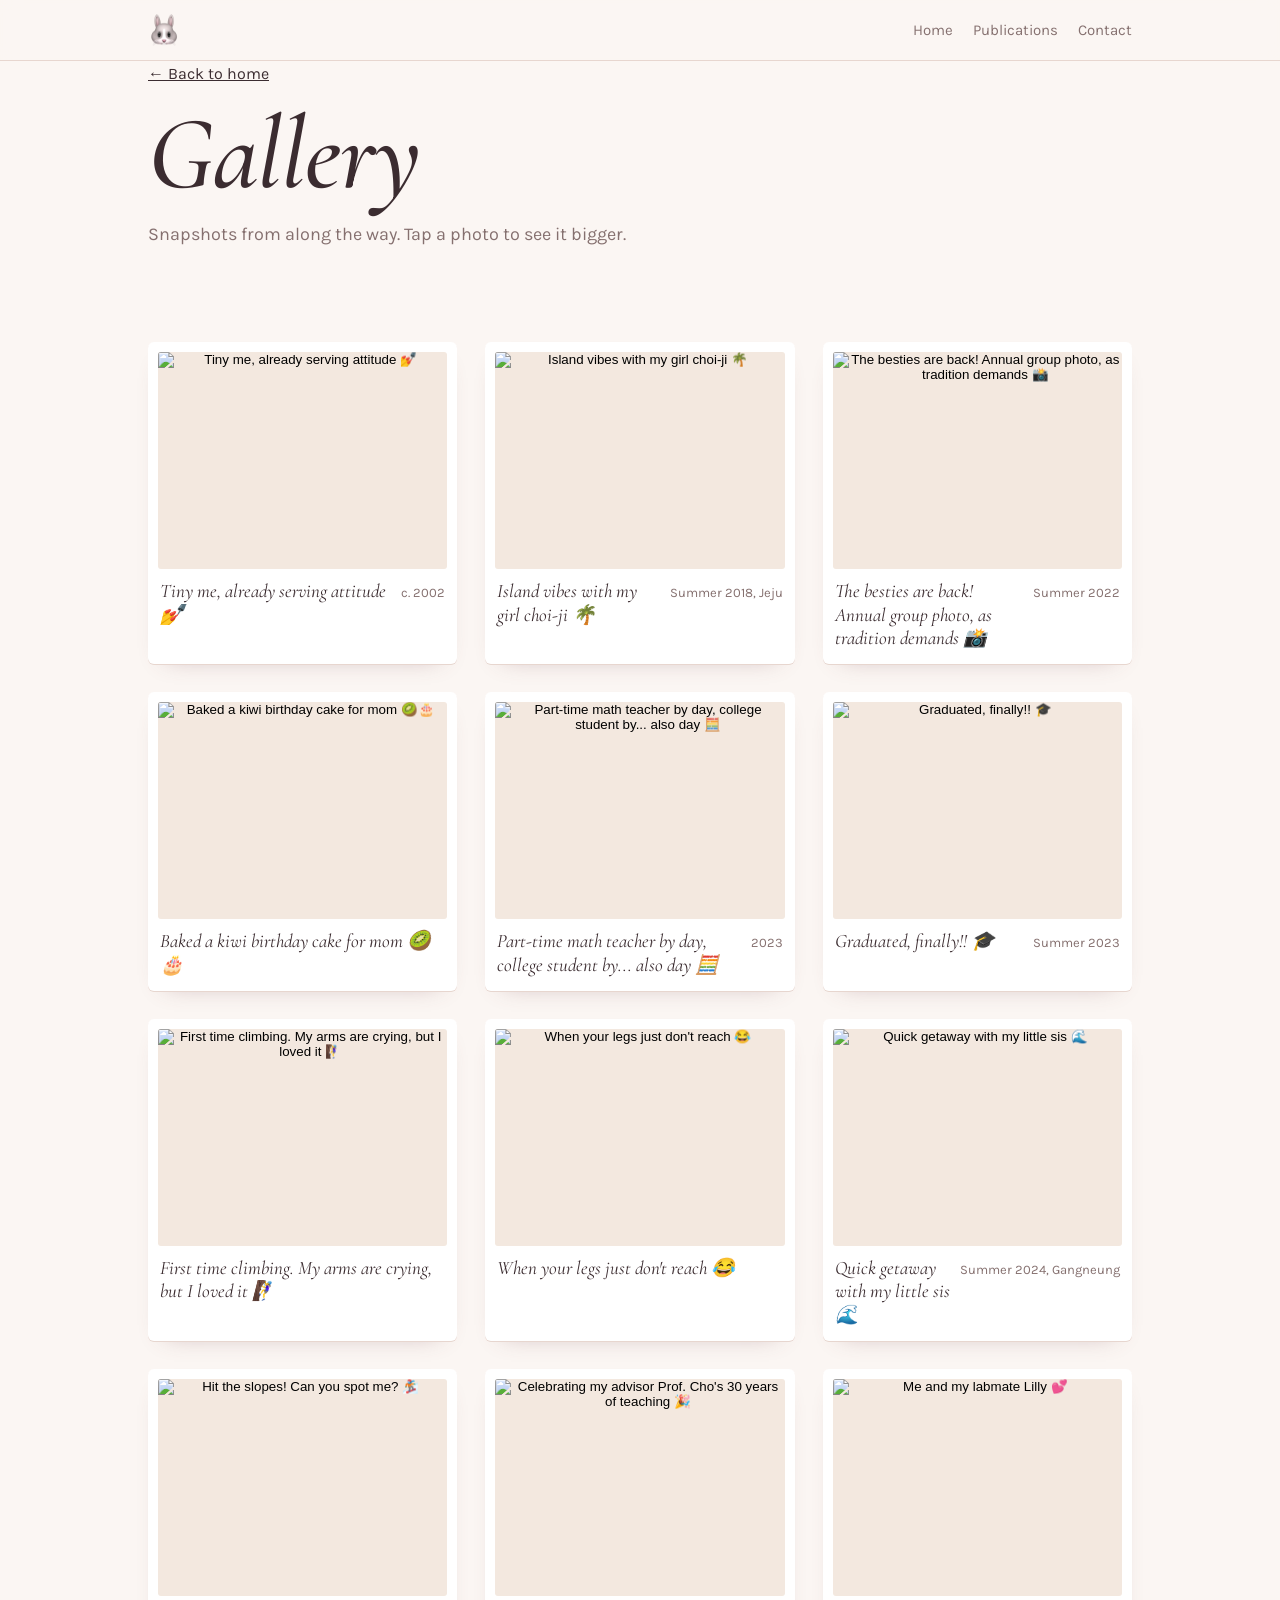
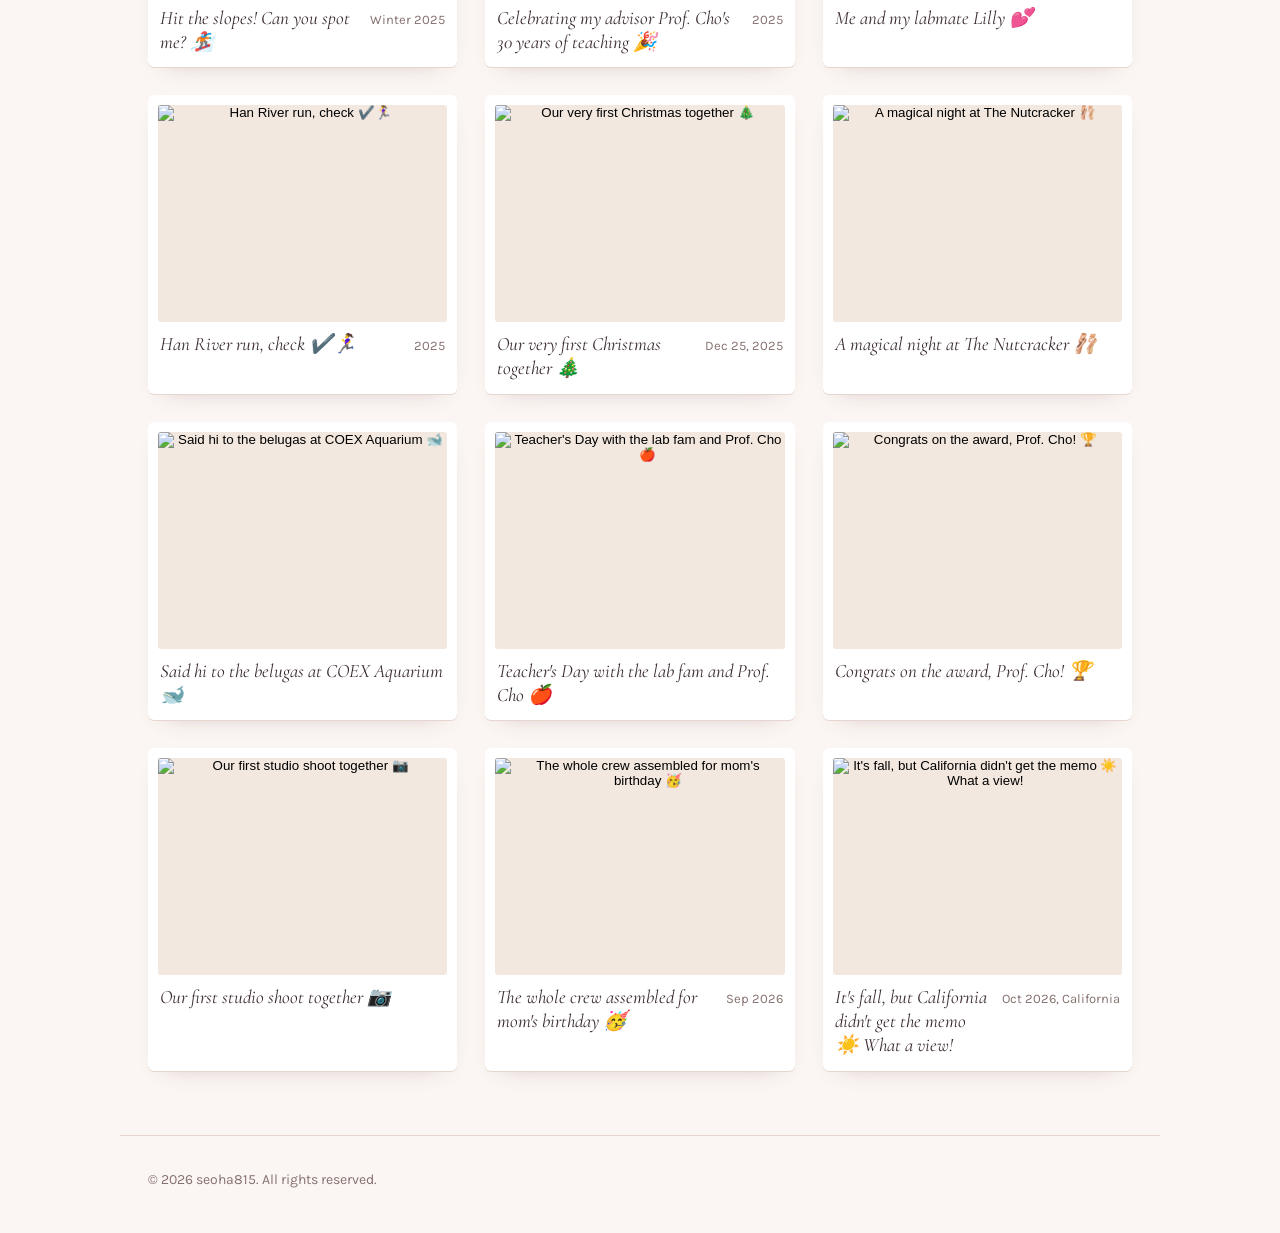
==== gallery.html @ 4005564f "Add gallery.html with photo gallery layout This file contains the HTML structure for a gallery page," ====
<!doctype html>
<html lang="en">
<head>
  <meta charset="utf-8" />
  <meta name="viewport" content="width=device-width, initial-scale=1" />
  <title>Gallery · Seoha Lim</title>
  <link rel="icon" href="assets/bunny.png" type="image/png">
  <link rel="preconnect" href="https://fonts.googleapis.com">
  <link rel="preconnect" href="https://fonts.gstatic.com" crossorigin>
  <link href="https://fonts.googleapis.com/css2?family=Cormorant+Garamond:ital,wght@0,500;0,600;1,500&family=Karla:wght@400;500;700&display=swap" rel="stylesheet">
  <link rel="stylesheet" href="style.css" />
</head>

<body>
  <header class="top">
    <div class="container nav">
      <a class="brand" href="index.html">
        <img src="assets/bunny.png" alt="seoha815" class="brand-logo">
      </a>
      <nav class="menu">
        <a href="index.html">Home</a>
        <a href="index.html#works">Publications</a>
        <a href="index.html#contact">Contact</a>
      </nav>
    </div>
  </header>

  <main>
    <section class="gallery-head container">
      <a class="back-link" href="index.html#gallery">← Back to home</a>
      <h1 class="gallery-title">Gallery</h1>
      <p class="subtitle">Snapshots from along the way. Tap a photo to see it bigger.</p>
    </section>

    <section class="section gallery-body">
      <div class="container">
        <!-- 사진 추가: <figure> 블록 하나를 복사해서 src, alt, photo-title, photo-meta만 바꾸면 됩니다 -->
        <div class="gallery">
          <figure class="photo">
            <button type="button" class="photo-open">
              <img src="assets/gallery/01.jpg" alt="Tiny me, already serving attitude 💅" loading="lazy">
            </button>
            <figcaption>
              <span class="photo-title">Tiny me, already serving attitude 💅</span>
              <span class="photo-meta">c. 2002</span>
            </figcaption>
          </figure>
          <figure class="photo">
            <button type="button" class="photo-open">
              <img src="assets/gallery/02.jpg" alt="Island vibes with my girl choi-ji 🌴" loading="lazy">
            </button>
            <figcaption>
              <span class="photo-title">Island vibes with my girl choi-ji 🌴</span>
              <span class="photo-meta">Summer 2018, Jeju</span>
            </figcaption>
          </figure>
          <figure class="photo">
            <button type="button" class="photo-open">
              <img src="assets/gallery/03.jpg" alt="The besties are back! Annual group photo, as tradition demands 📸" loading="lazy">
            </button>
            <figcaption>
              <span class="photo-title">The besties are back! Annual group photo, as tradition demands 📸</span>
              <span class="photo-meta">Summer 2022</span>
            </figcaption>
          </figure>
          <figure class="photo">
            <button type="button" class="photo-open">
              <img src="assets/gallery/04.jpg" alt="Baked a kiwi birthday cake for mom 🥝🎂" loading="lazy">
            </button>
            <figcaption>
              <span class="photo-title">Baked a kiwi birthday cake for mom 🥝🎂</span>
            </figcaption>
          </figure>
          <figure class="photo">
            <button type="button" class="photo-open">
              <img src="assets/gallery/05.jpg" alt="Part-time math teacher by day, college student by... also day 🧮" loading="lazy">
            </button>
            <figcaption>
              <span class="photo-title">Part-time math teacher by day, college student by... also day 🧮</span>
              <span class="photo-meta">2023</span>
            </figcaption>
          </figure>
          <figure class="photo">
            <button type="button" class="photo-open">
              <img src="assets/gallery/06.jpg" alt="Graduated, finally!! 🎓" loading="lazy">
            </button>
            <figcaption>
              <span class="photo-title">Graduated, finally!! 🎓</span>
              <span class="photo-meta">Summer 2023</span>
            </figcaption>
          </figure>
          <figure class="photo">
            <button type="button" class="photo-open">
              <img src="assets/gallery/07.jpg" alt="First time climbing. My arms are crying, but I loved it 🧗‍♀️" loading="lazy">
            </button>
            <figcaption>
              <span class="photo-title">First time climbing. My arms are crying, but I loved it 🧗‍♀️</span>
            </figcaption>
          </figure>
          <figure class="photo">
            <button type="button" class="photo-open">
              <img src="assets/gallery/08.jpg" alt="When your legs just don&#x27;t reach 😂" loading="lazy">
            </button>
            <figcaption>
              <span class="photo-title">When your legs just don't reach 😂</span>
            </figcaption>
          </figure>
          <figure class="photo">
            <button type="button" class="photo-open">
              <img src="assets/gallery/09.jpg" alt="Quick getaway with my little sis 🌊" loading="lazy">
            </button>
            <figcaption>
              <span class="photo-title">Quick getaway with my little sis 🌊</span>
              <span class="photo-meta">Summer 2024, Gangneung</span>
            </figcaption>
          </figure>
          <figure class="photo">
            <button type="button" class="photo-open">
              <img src="assets/gallery/10.jpg" alt="Hit the slopes! Can you spot me? 🏂" loading="lazy">
            </button>
            <figcaption>
              <span class="photo-title">Hit the slopes! Can you spot me? 🏂</span>
              <span class="photo-meta">Winter 2025</span>
            </figcaption>
          </figure>
          <figure class="photo">
            <button type="button" class="photo-open">
              <img src="assets/gallery/11.jpg" alt="Celebrating my advisor Prof. Cho&#x27;s 30 years of teaching 🎉" loading="lazy">
            </button>
            <figcaption>
              <span class="photo-title">Celebrating my advisor Prof. Cho's 30 years of teaching 🎉</span>
              <span class="photo-meta">2025</span>
            </figcaption>
          </figure>
          <figure class="photo">
            <button type="button" class="photo-open">
              <img src="assets/gallery/12.jpg" alt="Me and my labmate Lilly 💕" loading="lazy">
            </button>
            <figcaption>
              <span class="photo-title">Me and my labmate Lilly 💕</span>
            </figcaption>
          </figure>
          <figure class="photo">
            <button type="button" class="photo-open">
              <img src="assets/gallery/13.jpg" alt="Han River run, check ✔️🏃‍♀️" loading="lazy">
            </button>
            <figcaption>
              <span class="photo-title">Han River run, check ✔️🏃‍♀️</span>
              <span class="photo-meta">2025</span>
            </figcaption>
          </figure>
          <figure class="photo">
            <button type="button" class="photo-open">
              <img src="assets/gallery/14.jpg" alt="Our very first Christmas together 🎄" loading="lazy">
            </button>
            <figcaption>
              <span class="photo-title">Our very first Christmas together 🎄</span>
              <span class="photo-meta">Dec 25, 2025</span>
            </figcaption>
          </figure>
          <figure class="photo">
            <button type="button" class="photo-open">
              <img src="assets/gallery/15.jpg" alt="A magical night at The Nutcracker 🩰" loading="lazy">
            </button>
            <figcaption>
              <span class="photo-title">A magical night at The Nutcracker 🩰</span>
            </figcaption>
          </figure>
          <figure class="photo">
            <button type="button" class="photo-open">
              <img src="assets/gallery/16.jpg" alt="Said hi to the belugas at COEX Aquarium 🐋" loading="lazy">
            </button>
            <figcaption>
              <span class="photo-title">Said hi to the belugas at COEX Aquarium 🐋</span>
            </figcaption>
          </figure>
          <figure class="photo">
            <button type="button" class="photo-open">
              <img src="assets/gallery/17.jpg" alt="Teacher&#x27;s Day with the lab fam and Prof. Cho 🍎" loading="lazy">
            </button>
            <figcaption>
              <span class="photo-title">Teacher's Day with the lab fam and Prof. Cho 🍎</span>
            </figcaption>
          </figure>
          <figure class="photo">
            <button type="button" class="photo-open">
              <img src="assets/gallery/18.jpg" alt="Congrats on the award, Prof. Cho! 🏆" loading="lazy">
            </button>
            <figcaption>
              <span class="photo-title">Congrats on the award, Prof. Cho! 🏆</span>
            </figcaption>
          </figure>
          <figure class="photo">
            <button type="button" class="photo-open">
              <img src="assets/gallery/19.jpg" alt="Our first studio shoot together 📷" loading="lazy">
            </button>
            <figcaption>
              <span class="photo-title">Our first studio shoot together 📷</span>
            </figcaption>
          </figure>
          <figure class="photo">
            <button type="button" class="photo-open">
              <img src="assets/gallery/20.jpg" alt="The whole crew assembled for mom&#x27;s birthday 🥳" loading="lazy">
            </button>
            <figcaption>
              <span class="photo-title">The whole crew assembled for mom's birthday 🥳</span>
              <span class="photo-meta">Sep 2026</span>
            </figcaption>
          </figure>
          <figure class="photo">
            <button type="button" class="photo-open">
              <img src="assets/gallery/21.jpg" alt="It&#x27;s fall, but California didn&#x27;t get the memo ☀️ What a view!" loading="lazy">
            </button>
            <figcaption>
              <span class="photo-title">It's fall, but California didn't get the memo ☀️ What a view!</span>
              <span class="photo-meta">Oct 2026, California</span>
            </figcaption>
          </figure>
        </div>
      </div>
    </section>

    <footer class="footer container">
      <p class="muted">© <span id="y"></span> seoha815. All rights reserved.</p>
    </footer>
  </main>

  <dialog class="lightbox" id="lightbox">
    <button type="button" class="lightbox-close" aria-label="Close">×</button>
    <img id="lightbox-img" alt="">
    <p id="lightbox-cap"></p>
  </dialog>

  <script>
    document.getElementById("y").textContent = new Date().getFullYear();

    const box = document.getElementById("lightbox");
    const boxImg = document.getElementById("lightbox-img");
    const boxCap = document.getElementById("lightbox-cap");

    document.querySelectorAll(".photo-open").forEach(btn => {
      btn.addEventListener("click", () => {
        const img = btn.querySelector("img");
        const fig = btn.closest("figure");
        const title = fig.querySelector(".photo-title");
        const meta = fig.querySelector(".photo-meta");
        boxImg.src = img.src;
        boxImg.alt = img.alt;
        boxCap.textContent = (title ? title.textContent : "") + (meta ? " (" + meta.textContent + ")" : "");
        box.showModal();
      });
    });
    box.querySelector(".lightbox-close").addEventListener("click", () => box.close());
    box.addEventListener("click", e => { if (e.target === box) box.close(); });
  </script>
</body>
</html>
---- style.css ----
/* =========================================================
   Blush paper theme — pale pink + sand beige
   ========================================================= */
:root{
  --paper:   #FBF6F3;  /* 배경: 분홍빛이 살짝 도는 종이색 */
  --sand:    #F3E8DF;  /* 띠 섹션(News, Publications) 배경 */
  --blush:   #F6E1E1;  /* 칩, 버튼 hover */
  --rose:    #C97B8A;  /* 포인트 색 (더스티 로즈) */
  --rose-dk: #A85D6E;  /* 포인트 hover / 강조 */
  --ink:     #3B2C30;  /* 본문 글자 (짙은 자두빛 갈색) */
  --muted:   #85706F;  /* 보조 글자 */
  --line:    #E7D6CF;  /* 구분선 */

  --serif: "Cormorant Garamond", "Times New Roman", serif;
  --sans:  "Karla", "Helvetica Neue", Arial, sans-serif;
}

*{ box-sizing: border-box; }
html{ scroll-behavior: smooth; }
html, body{ margin: 0; padding: 0; }

body{
  font-family: var(--sans);
  font-size: 16px;
  line-height: 1.65;
  background: var(--paper);
  color: var(--ink);
}

a{ color: inherit; }
a:focus-visible, button:focus-visible{
  outline: 2px solid var(--rose);
  outline-offset: 3px;
  border-radius: 6px;
}

.container{
  max-width: 1040px;
  margin: 0 auto;
  padding: 0 28px;
}

/* 고정 헤더에 섹션 제목이 가리지 않도록 */
h2[id], h3[id]{ scroll-margin-top: 84px; }

/* ---------- Top nav ---------- */
.top{
  position: sticky;
  top: 0;
  z-index: 10;
  background: rgba(251,246,243,.85);
  backdrop-filter: blur(10px);
  border-bottom: 1px solid var(--line);
}
.nav{
  display: flex;
  align-items: center;
  justify-content: space-between;
  gap: 16px;
  padding-top: 14px;
  padding-bottom: 14px;
}
.brand{ display: inline-flex; align-items: center; }
.brand-logo{ height: 32px; width: auto; display: block; }

.menu{ display: flex; flex-wrap: wrap; gap: 4px 20px; }
.menu a{
  text-decoration: none;
  color: var(--muted);
  font-size: 15px;
}
.menu a:hover{ color: var(--rose-dk); }

/* ---------- Hero ---------- */
.hero{
  display: grid;
  grid-template-columns: 1fr auto;
  align-items: center;
  gap: 40px;
  padding-top: 72px;
  padding-bottom: 64px;
}

.badge{
  display: inline-block;
  margin: 0;
  font-size: 13px;
  color: var(--rose-dk);
  background: var(--blush);
  padding: 5px 12px;
  border-radius: 999px;
}

h1{
  font-family: var(--serif);
  font-weight: 500;
  font-style: italic;
  font-size: clamp(56px, 9vw, 104px);
  line-height: .95;
  letter-spacing: -.01em;
  margin: 18px 0 16px;
}

.subtitle{
  margin: 0 0 28px;
  color: var(--muted);
  font-size: 18px;
  max-width: 46ch;
}

.cta{ display: flex; flex-wrap: wrap; gap: 10px; }

.btn{
  display: inline-flex;
  align-items: center;
  padding: 9px 16px;
  border: 1px solid var(--line);
  border-radius: 999px;
  background: #fff;
  color: var(--ink);
  text-decoration: none;
  font-size: 15px;
  transition: background .15s, border-color .15s;
}
.btn:hover{ background: var(--blush); border-color: var(--blush); }
.btn.primary{
  background: var(--rose);
  border-color: var(--rose);
  color: #fff;
  font-weight: 700;
}
.btn.primary:hover{ background: var(--rose-dk); border-color: var(--rose-dk); }

/* 프로필 사진: 아치형 프레임 */
.avatar{
  width: 230px;
  aspect-ratio: 4 / 5;
  object-fit: cover;
  display: block;
  border-radius: 999px 999px 18px 18px;
  border: 6px solid #fff;
  box-shadow: 0 0 0 1px var(--line);
}

/* ---------- Sections ---------- */
.section{ padding: 64px 0; }
.band{
  background: var(--sand);
  padding: 56px 0;
}

h2{
  font-family: var(--serif);
  font-weight: 600;
  font-size: 40px;
  line-height: 1.1;
  margin: 0 0 24px;
}
h3{
  font-family: var(--serif);
  font-weight: 600;
  font-size: 26px;
  margin: 40px 0 14px;
}
.sub-heading{ margin-top: 48px; }

.prose{ max-width: 68ch; margin: 0; }
.muted{ color: var(--muted); }

/* ---------- News ---------- */
.news-list{
  list-style: none;
  margin: 0;
  padding: 0;
  display: grid;
  gap: 12px;
}
.news-list li{
  display: grid;
  grid-template-columns: 110px 1fr;
  gap: 16px;
  padding-bottom: 12px;
  border-bottom: 1px solid var(--line);
}
.news-list li:last-child{ border-bottom: 0; padding-bottom: 0; }
.news{ font-weight: 700; color: var(--rose-dk); }

/* ---------- Education ---------- */
.edu{
  list-style: none;
  padding: 0;
  margin: 0;
  border-left: 2px solid var(--blush);
}
.edu li{
  position: relative;
  display: flex;
  justify-content: space-between;
  align-items: baseline;
  gap: 20px;
  padding: 10px 0 10px 22px;
}
.edu li::before{
  content: "";
  position: absolute;
  left: -6px;
  top: 19px;
  width: 10px;
  height: 10px;
  border-radius: 50%;
  background: var(--paper);
  border: 2px solid var(--rose);
}
.edu-school{ font-size: 17px; font-weight: 500; }
.edu-desc{ color: var(--rose-dk); }
.edu-date{ color: var(--muted); white-space: nowrap; font-size: 15px; }

/* ---------- Interests & Languages ---------- */
.two-col{
  display: grid;
  grid-template-columns: 1.3fr 1fr;
  gap: 40px;
}

.chips{ display: flex; flex-wrap: wrap; gap: 8px; }
.chips span{
  padding: 6px 14px;
  border-radius: 999px;
  background: var(--blush);
  font-size: 14px;
}

.langs{ margin: 0; display: grid; gap: 8px; }
.langs div{
  display: flex;
  justify-content: space-between;
  gap: 16px;
  padding-bottom: 8px;
  border-bottom: 1px dashed var(--line);
}
.langs dt{ font-weight: 700; }
.langs dd{ margin: 0; color: var(--muted); text-align: right; }

/* ---------- Publications ---------- */
.works{ display: grid; gap: 22px; }

.work-row{
  display: flex;
  gap: 24px;
  align-items: center;
}
.work-link-thumb{ display: block; flex-shrink: 0; }
.work-thumb{
  width: 240px;
  aspect-ratio: 3 / 2;
  object-fit: contain;
  background: #fff;
  border-radius: 12px;
  border: 1px solid var(--line);
  flex-shrink: 0;
  display: block;
}
.work-text{ min-width: 0; }

.paper-title{
  font-size: 18px;
  font-weight: 700;
  line-height: 1.35;
  margin-bottom: 4px;
}
.paper-title-link{ text-decoration: none; color: inherit; }
.paper-title-link:hover .paper-title{ color: var(--rose-dk); }

.paper-authors{ font-size: 15px; color: var(--muted); }
.me{ color: var(--ink); font-weight: 700; text-decoration: underline; text-decoration-color: var(--rose); text-underline-offset: 3px; }

.paper-accept{
  margin-top: 6px;
  font-size: 15px;
  font-weight: 700;
  color: var(--rose-dk);
}
.paper-accept.review{ color: var(--muted); }

.pill{
  display: inline-block;
  margin-left: 8px;
  padding: 1px 10px;
  border: 1px solid var(--rose);
  border-radius: 999px;
  font-size: 12px;
  font-weight: 500;
  color: var(--rose-dk);
  vertical-align: middle;
}

/* ---------- Gallery ---------- */
.gallery{
  display: grid;
  grid-template-columns: repeat(auto-fill, minmax(240px, 1fr));
  gap: 28px;
}
.photo{
  margin: 0;
  background: #fff;
  padding: 10px 10px 14px;
  border-radius: 6px;
  box-shadow: 0 1px 0 var(--line), 0 10px 24px -18px rgba(120,70,80,.45);
}
.photo-open{
  display: block;
  width: 100%;
  padding: 0;
  border: 0;
  background: none;
  cursor: zoom-in;
}
.photo img{
  width: 100%;
  aspect-ratio: 4 / 3;
  object-fit: cover;
  display: block;
  border-radius: 3px;
  background: var(--sand);
}
.photo figcaption{
  display: flex;
  justify-content: space-between;
  align-items: baseline;
  gap: 10px;
  margin-top: 10px;
  padding: 0 2px;
}
.photo-title{
  font-family: var(--serif);
  font-style: italic;
  font-size: 19px;
  line-height: 1.25;
}
.photo-meta{ font-size: 13px; color: var(--muted); white-space: nowrap; }

/* Lightbox */
.lightbox{
  border: 0;
  padding: 16px 16px 12px;
  border-radius: 10px;
  background: #fff;
  max-width: min(92vw, 1000px);
}
.lightbox::backdrop{ background: rgba(59,44,48,.7); }
.lightbox img{
  display: block;
  max-width: 100%;
  max-height: 78vh;
  margin: 0 auto;
  border-radius: 4px;
}
.lightbox p{
  margin: 10px 0 0;
  font-family: var(--serif);
  font-style: italic;
  font-size: 20px;
  text-align: center;
}
.lightbox-close{
  position: absolute;
  top: 4px;
  right: 8px;
  border: 0;
  background: none;
  font-size: 28px;
  line-height: 1;
  color: var(--muted);
  cursor: pointer;
}

/* ---------- Contact & footer ---------- */
.contact-card{ margin-top: 16px; }
.contact-card p{ margin: 6px 0; }
.contact-card strong{ display: inline-block; min-width: 90px; color: var(--rose-dk); }
.contact-card a{ text-decoration-color: var(--rose); text-underline-offset: 3px; }

.footer{
  border-top: 1px solid var(--line);
  padding-top: 18px;
  padding-bottom: 28px;
  font-size: 14px;
}

/* ---------- Responsive ---------- */
@media (max-width: 860px){
  .hero{
    grid-template-columns: 1fr;
    padding-top: 40px;
    padding-bottom: 40px;
  }
  .hero-photo{ order: -1; }
  .avatar{ width: 160px; }

  .two-col{ grid-template-columns: 1fr; gap: 0; }

  .work-row{ align-items: flex-start; gap: 14px; }
  .work-thumb{ width: 110px; }

  .news-list li{ grid-template-columns: 1fr; gap: 2px; }
  .edu li{ flex-direction: column; gap: 0; }

  h2{ font-size: 34px; }
  .section{ padding: 48px 0; }
  .band{ padding: 44px 0; }
}

@media (max-width: 520px){
  .container{ padding: 0 18px; }
  .menu{ gap: 2px 12px; }
  .menu a{ font-size: 14px; }
}

@media (prefers-reduced-motion: reduce){
  html{ scroll-behavior: auto; }
  .btn{ transition: none; }
}
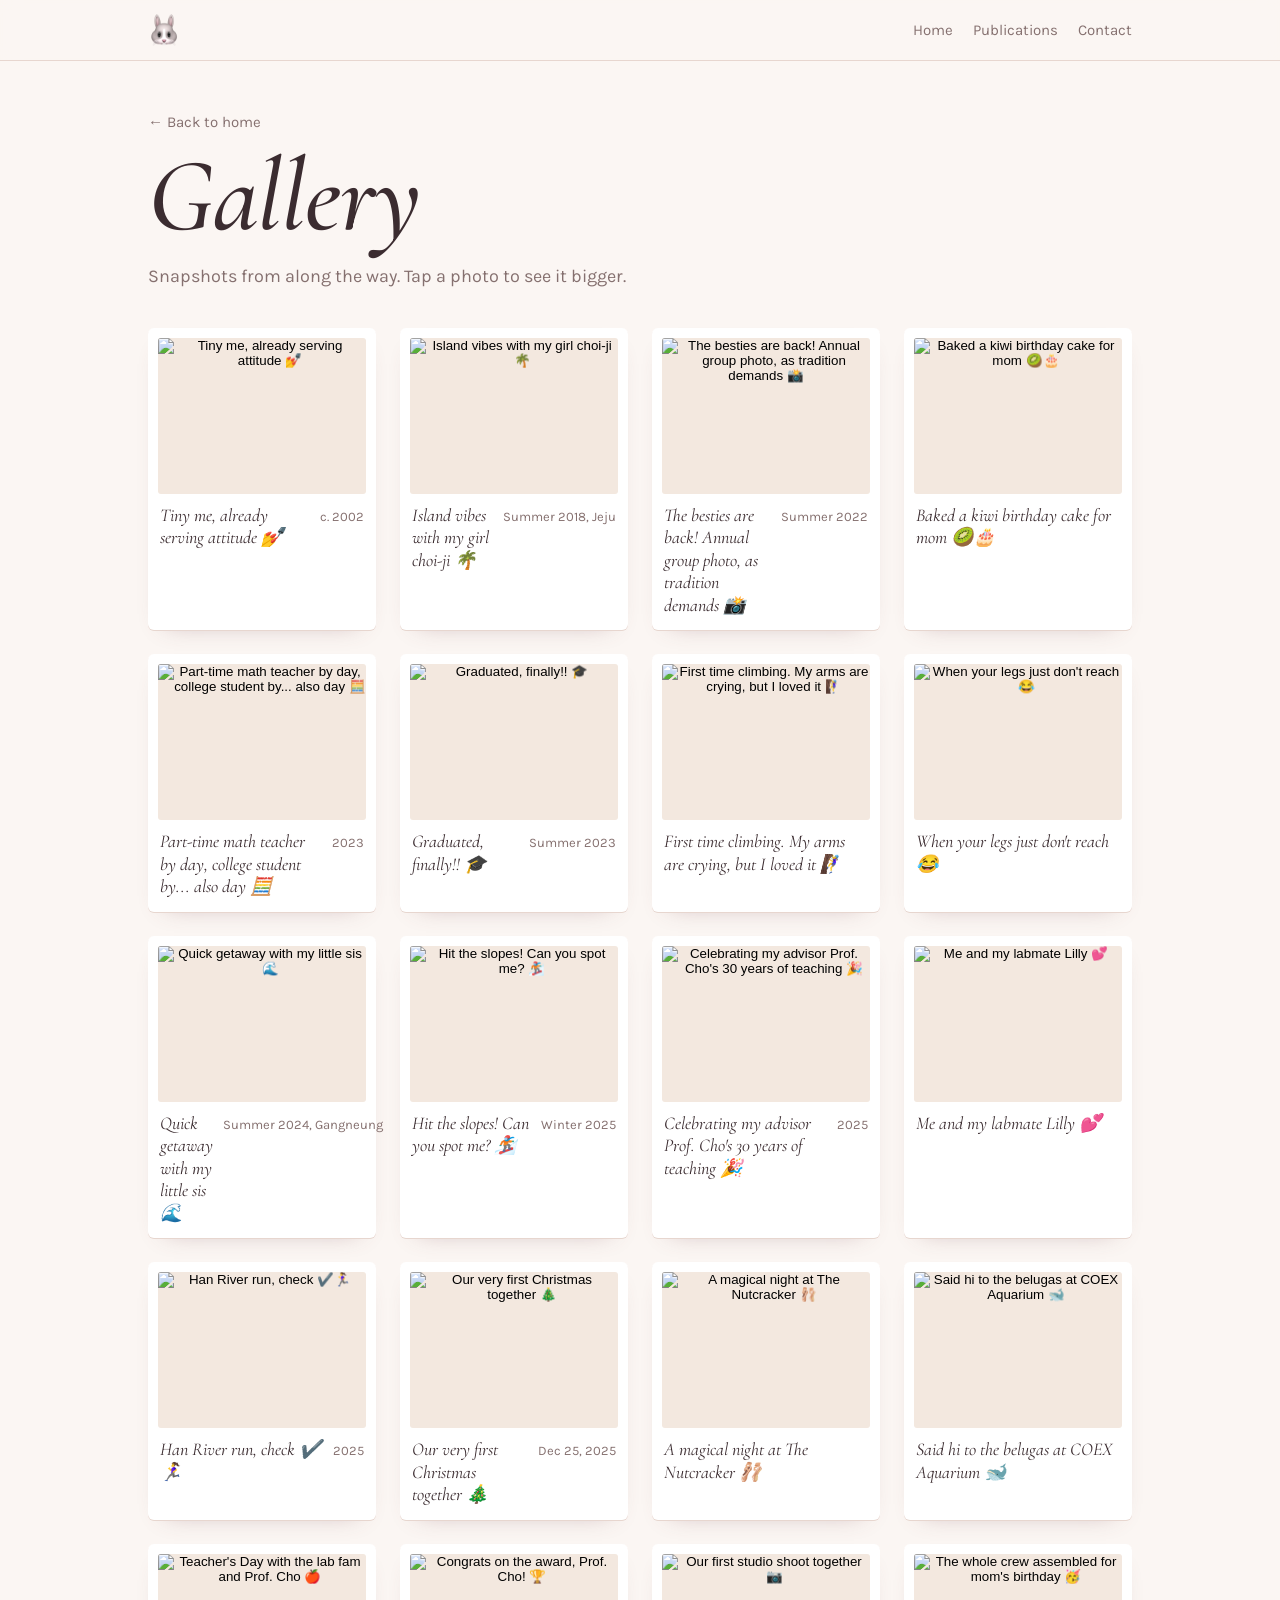
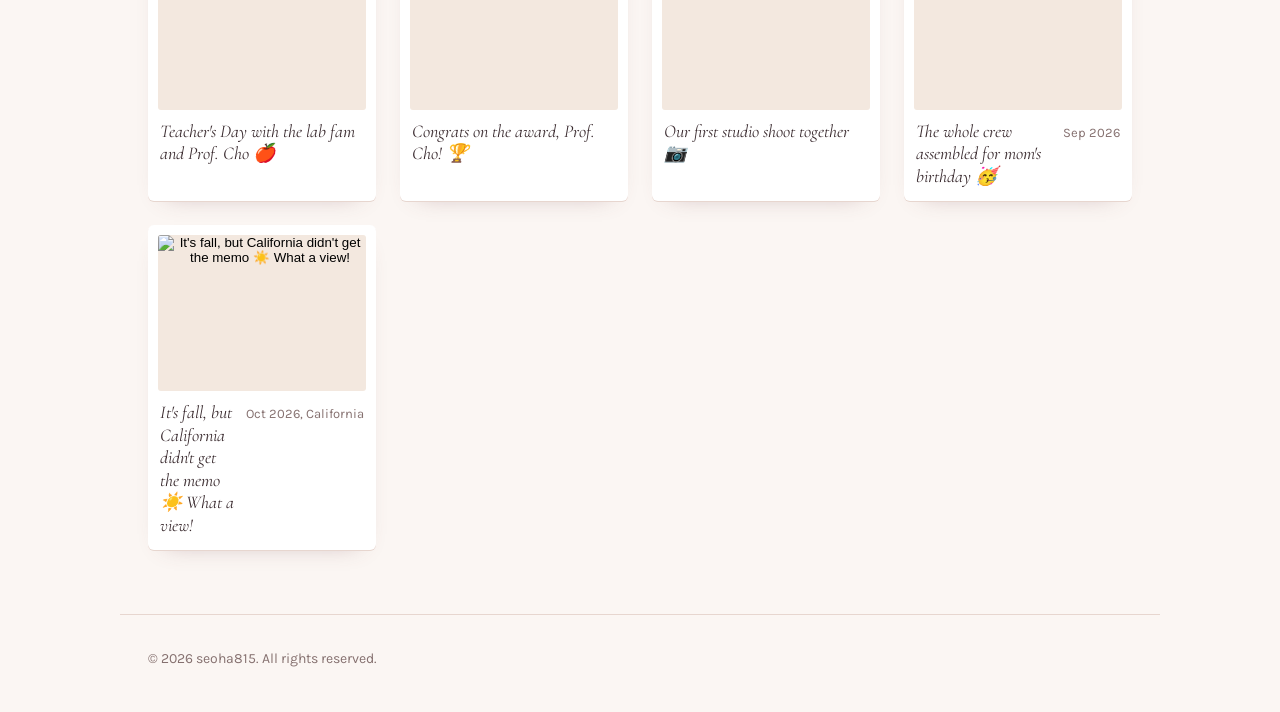
==== commit 017182d4: "Change image extensions from .jpg to .jpeg Updated image file extensions from .jpg to .jpeg for cons" ====
--- a/gallery.html
+++ b/gallery.html
@@ -38,7 +38,7 @@
         <div class="gallery">
           <figure class="photo">
             <button type="button" class="photo-open">
-              <img src="assets/gallery/01.jpg" alt="Tiny me, already serving attitude 💅" loading="lazy">
+              <img src="assets/gallery/01.jpeg" alt="Tiny me, already serving attitude 💅" loading="lazy">
             </button>
             <figcaption>
               <span class="photo-title">Tiny me, already serving attitude 💅</span>
@@ -47,7 +47,7 @@
           </figure>
           <figure class="photo">
             <button type="button" class="photo-open">
-              <img src="assets/gallery/02.jpg" alt="Island vibes with my girl choi-ji 🌴" loading="lazy">
+              <img src="assets/gallery/02.jpeg" alt="Island vibes with my girl choi-ji 🌴" loading="lazy">
             </button>
             <figcaption>
               <span class="photo-title">Island vibes with my girl choi-ji 🌴</span>
@@ -56,7 +56,7 @@
           </figure>
           <figure class="photo">
             <button type="button" class="photo-open">
-              <img src="assets/gallery/03.jpg" alt="The besties are back! Annual group photo, as tradition demands 📸" loading="lazy">
+              <img src="assets/gallery/03.jpeg" alt="The besties are back! Annual group photo, as tradition demands 📸" loading="lazy">
             </button>
             <figcaption>
               <span class="photo-title">The besties are back! Annual group photo, as tradition demands 📸</span>
@@ -65,7 +65,7 @@
           </figure>
           <figure class="photo">
             <button type="button" class="photo-open">
-              <img src="assets/gallery/04.jpg" alt="Baked a kiwi birthday cake for mom 🥝🎂" loading="lazy">
+              <img src="assets/gallery/04.jpeg" alt="Baked a kiwi birthday cake for mom 🥝🎂" loading="lazy">
             </button>
             <figcaption>
               <span class="photo-title">Baked a kiwi birthday cake for mom 🥝🎂</span>
@@ -73,7 +73,7 @@
           </figure>
           <figure class="photo">
             <button type="button" class="photo-open">
-              <img src="assets/gallery/05.jpg" alt="Part-time math teacher by day, college student by... also day 🧮" loading="lazy">
+              <img src="assets/gallery/05.jpeg" alt="Part-time math teacher by day, college student by... also day 🧮" loading="lazy">
             </button>
             <figcaption>
               <span class="photo-title">Part-time math teacher by day, college student by... also day 🧮</span>
@@ -82,7 +82,7 @@
           </figure>
           <figure class="photo">
             <button type="button" class="photo-open">
-              <img src="assets/gallery/06.jpg" alt="Graduated, finally!! 🎓" loading="lazy">
+              <img src="assets/gallery/06.jpeg" alt="Graduated, finally!! 🎓" loading="lazy">
             </button>
             <figcaption>
               <span class="photo-title">Graduated, finally!! 🎓</span>
@@ -91,7 +91,7 @@
           </figure>
           <figure class="photo">
             <button type="button" class="photo-open">
-              <img src="assets/gallery/07.jpg" alt="First time climbing. My arms are crying, but I loved it 🧗‍♀️" loading="lazy">
+              <img src="assets/gallery/07.jpeg" alt="First time climbing. My arms are crying, but I loved it 🧗‍♀️" loading="lazy">
             </button>
             <figcaption>
               <span class="photo-title">First time climbing. My arms are crying, but I loved it 🧗‍♀️</span>
@@ -99,7 +99,7 @@
           </figure>
           <figure class="photo">
             <button type="button" class="photo-open">
-              <img src="assets/gallery/08.jpg" alt="When your legs just don&#x27;t reach 😂" loading="lazy">
+              <img src="assets/gallery/08.jpeg" alt="When your legs just don&#x27;t reach 😂" loading="lazy">
             </button>
             <figcaption>
               <span class="photo-title">When your legs just don't reach 😂</span>
@@ -107,7 +107,7 @@
           </figure>
           <figure class="photo">
             <button type="button" class="photo-open">
-              <img src="assets/gallery/09.jpg" alt="Quick getaway with my little sis 🌊" loading="lazy">
+              <img src="assets/gallery/09.jpeg" alt="Quick getaway with my little sis 🌊" loading="lazy">
             </button>
             <figcaption>
               <span class="photo-title">Quick getaway with my little sis 🌊</span>
@@ -116,7 +116,7 @@
           </figure>
           <figure class="photo">
             <button type="button" class="photo-open">
-              <img src="assets/gallery/10.jpg" alt="Hit the slopes! Can you spot me? 🏂" loading="lazy">
+              <img src="assets/gallery/10.jpeg" alt="Hit the slopes! Can you spot me? 🏂" loading="lazy">
             </button>
             <figcaption>
               <span class="photo-title">Hit the slopes! Can you spot me? 🏂</span>
@@ -125,7 +125,7 @@
           </figure>
           <figure class="photo">
             <button type="button" class="photo-open">
-              <img src="assets/gallery/11.jpg" alt="Celebrating my advisor Prof. Cho&#x27;s 30 years of teaching 🎉" loading="lazy">
+              <img src="assets/gallery/11.jpeg" alt="Celebrating my advisor Prof. Cho&#x27;s 30 years of teaching 🎉" loading="lazy">
             </button>
             <figcaption>
               <span class="photo-title">Celebrating my advisor Prof. Cho's 30 years of teaching 🎉</span>
@@ -134,7 +134,7 @@
           </figure>
           <figure class="photo">
             <button type="button" class="photo-open">
-              <img src="assets/gallery/12.jpg" alt="Me and my labmate Lilly 💕" loading="lazy">
+              <img src="assets/gallery/12.jpeg" alt="Me and my labmate Lilly 💕" loading="lazy">
             </button>
             <figcaption>
               <span class="photo-title">Me and my labmate Lilly 💕</span>
@@ -142,7 +142,7 @@
           </figure>
           <figure class="photo">
             <button type="button" class="photo-open">
-              <img src="assets/gallery/13.jpg" alt="Han River run, check ✔️🏃‍♀️" loading="lazy">
+              <img src="assets/gallery/13.jpeg" alt="Han River run, check ✔️🏃‍♀️" loading="lazy">
             </button>
             <figcaption>
               <span class="photo-title">Han River run, check ✔️🏃‍♀️</span>
@@ -151,7 +151,7 @@
           </figure>
           <figure class="photo">
             <button type="button" class="photo-open">
-              <img src="assets/gallery/14.jpg" alt="Our very first Christmas together 🎄" loading="lazy">
+              <img src="assets/gallery/14.jpeg" alt="Our very first Christmas together 🎄" loading="lazy">
             </button>
             <figcaption>
               <span class="photo-title">Our very first Christmas together 🎄</span>
@@ -160,7 +160,7 @@
           </figure>
           <figure class="photo">
             <button type="button" class="photo-open">
-              <img src="assets/gallery/15.jpg" alt="A magical night at The Nutcracker 🩰" loading="lazy">
+              <img src="assets/gallery/15.jpeg" alt="A magical night at The Nutcracker 🩰" loading="lazy">
             </button>
             <figcaption>
               <span class="photo-title">A magical night at The Nutcracker 🩰</span>
@@ -168,7 +168,7 @@
           </figure>
           <figure class="photo">
             <button type="button" class="photo-open">
-              <img src="assets/gallery/16.jpg" alt="Said hi to the belugas at COEX Aquarium 🐋" loading="lazy">
+              <img src="assets/gallery/16.jpeg" alt="Said hi to the belugas at COEX Aquarium 🐋" loading="lazy">
             </button>
             <figcaption>
               <span class="photo-title">Said hi to the belugas at COEX Aquarium 🐋</span>
@@ -176,7 +176,7 @@
           </figure>
           <figure class="photo">
             <button type="button" class="photo-open">
-              <img src="assets/gallery/17.jpg" alt="Teacher&#x27;s Day with the lab fam and Prof. Cho 🍎" loading="lazy">
+              <img src="assets/gallery/17.jpeg" alt="Teacher&#x27;s Day with the lab fam and Prof. Cho 🍎" loading="lazy">
             </button>
             <figcaption>
               <span class="photo-title">Teacher's Day with the lab fam and Prof. Cho 🍎</span>
@@ -184,7 +184,7 @@
           </figure>
           <figure class="photo">
             <button type="button" class="photo-open">
-              <img src="assets/gallery/18.jpg" alt="Congrats on the award, Prof. Cho! 🏆" loading="lazy">
+              <img src="assets/gallery/18.jpeg" alt="Congrats on the award, Prof. Cho! 🏆" loading="lazy">
             </button>
             <figcaption>
               <span class="photo-title">Congrats on the award, Prof. Cho! 🏆</span>
@@ -192,7 +192,7 @@
           </figure>
           <figure class="photo">
             <button type="button" class="photo-open">
-              <img src="assets/gallery/19.jpg" alt="Our first studio shoot together 📷" loading="lazy">
+              <img src="assets/gallery/19.jpeg" alt="Our first studio shoot together 📷" loading="lazy">
             </button>
             <figcaption>
               <span class="photo-title">Our first studio shoot together 📷</span>
@@ -200,7 +200,7 @@
           </figure>
           <figure class="photo">
             <button type="button" class="photo-open">
-              <img src="assets/gallery/20.jpg" alt="The whole crew assembled for mom&#x27;s birthday 🥳" loading="lazy">
+              <img src="assets/gallery/20.jpeg" alt="The whole crew assembled for mom&#x27;s birthday 🥳" loading="lazy">
             </button>
             <figcaption>
               <span class="photo-title">The whole crew assembled for mom's birthday 🥳</span>
@@ -209,7 +209,7 @@
           </figure>
           <figure class="photo">
             <button type="button" class="photo-open">
-              <img src="assets/gallery/21.jpg" alt="It&#x27;s fall, but California didn&#x27;t get the memo ☀️ What a view!" loading="lazy">
+              <img src="assets/gallery/21.jpeg" alt="It&#x27;s fall, but California didn&#x27;t get the memo ☀️ What a view!" loading="lazy">
             </button>
             <figcaption>
               <span class="photo-title">It's fall, but California didn't get the memo ☀️ What a view!</span>
--- a/style.css
+++ b/style.css
@@ -420,3 +420,42 @@
   html{ scroll-behavior: auto; }
   .btn{ transition: none; }
 }
+
+/* ---------- Gallery entry (index) & gallery page ---------- */
+.gallery-entry{
+  display: flex;
+  flex-wrap: wrap;
+  align-items: center;
+  justify-content: space-between;
+  gap: 16px 32px;
+  padding: 28px 32px;
+  background: var(--sand);
+  border-radius: 16px;
+}
+.gallery-entry .prose{ max-width: 52ch; }
+
+.gallery-head{ padding-top: 48px; }
+.gallery-title{ margin-top: 12px; }
+.gallery-body{ padding-top: 8px; }
+
+.back-link{
+  color: var(--muted);
+  text-decoration: none;
+  font-size: 15px;
+}
+.back-link:hover{ color: var(--rose-dk); }
+
+/* 사진 수가 많을 때 갤러리 페이지에서는 칸을 조금 더 촘촘하게 */
+.gallery-body .gallery{
+  grid-template-columns: repeat(auto-fill, minmax(220px, 1fr));
+  gap: 24px;
+}
+.gallery-body .photo-title{ font-size: 18px; }
+
+@media (max-width: 520px){
+  .gallery-entry{ padding: 22px 20px; }
+  .gallery-body .gallery{ grid-template-columns: 1fr 1fr; gap: 14px; }
+  .gallery-body .photo{ padding: 6px 6px 10px; }
+  .gallery-body .photo figcaption{ flex-direction: column; gap: 2px; }
+  .gallery-body .photo-title{ font-size: 16px; }
+}
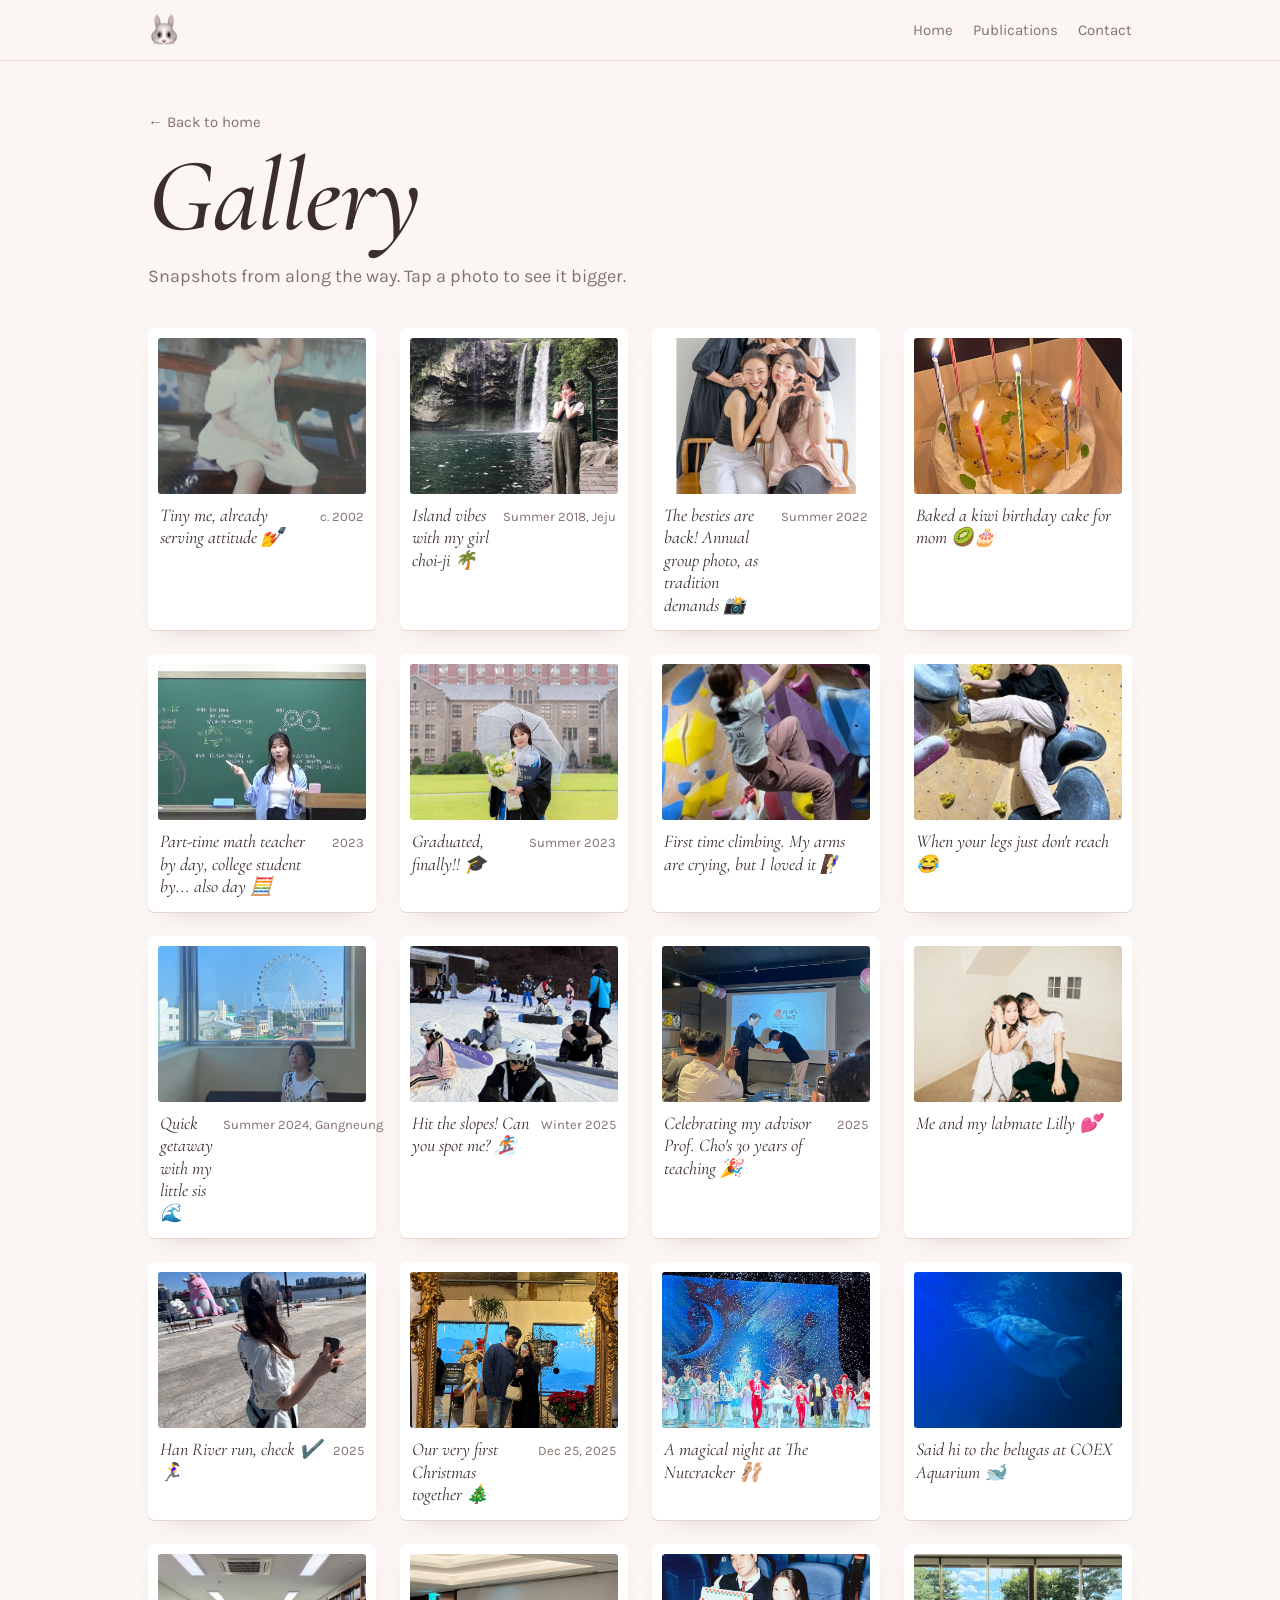
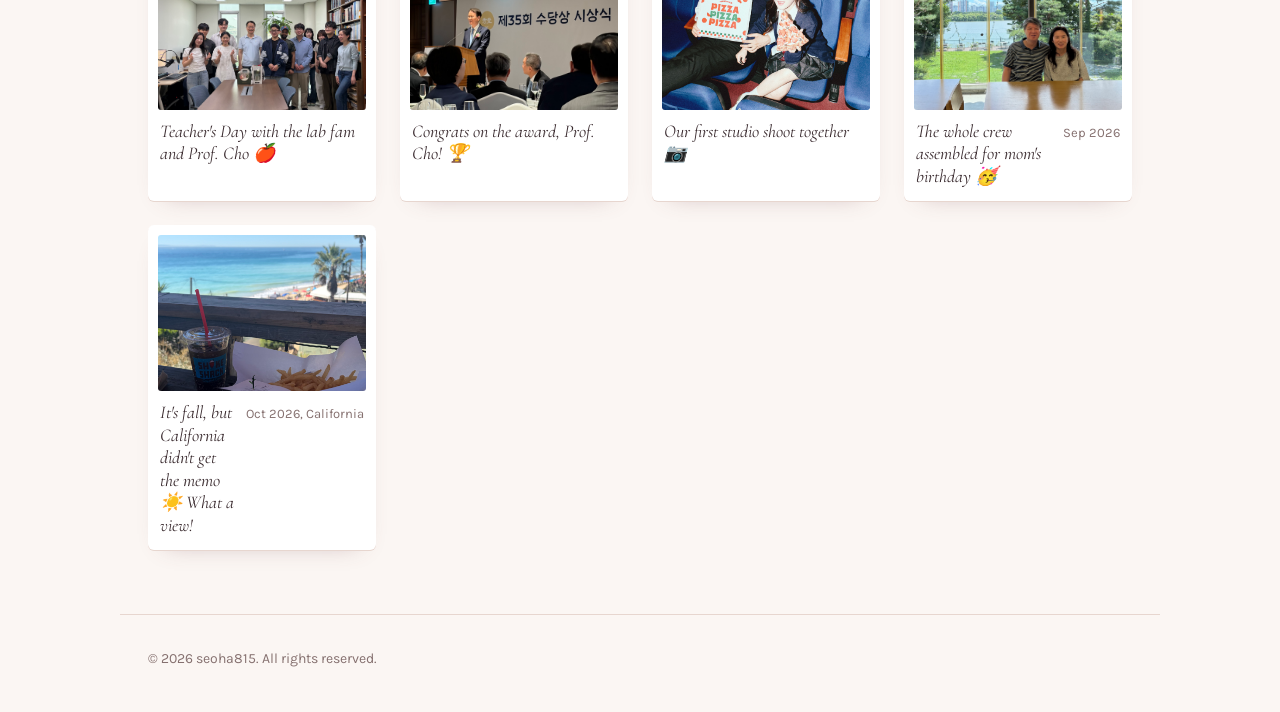
==== commit 9cfecbd1: "Update image sources in gallery.html" ====
--- a/gallery.html
+++ b/gallery.html
@@ -38,7 +38,7 @@
         <div class="gallery">
           <figure class="photo">
             <button type="button" class="photo-open">
-              <img src="assets/gallery/01.jpeg" alt="Tiny me, already serving attitude 💅" loading="lazy">
+              <img src="assets/01.jpeg" alt="Tiny me, already serving attitude 💅" loading="lazy">
             </button>
             <figcaption>
               <span class="photo-title">Tiny me, already serving attitude 💅</span>
@@ -47,7 +47,7 @@
           </figure>
           <figure class="photo">
             <button type="button" class="photo-open">
-              <img src="assets/gallery/02.jpeg" alt="Island vibes with my girl choi-ji 🌴" loading="lazy">
+              <img src="assets/02.jpeg" alt="Island vibes with my girl choi-ji 🌴" loading="lazy">
             </button>
             <figcaption>
               <span class="photo-title">Island vibes with my girl choi-ji 🌴</span>
@@ -56,7 +56,7 @@
           </figure>
           <figure class="photo">
             <button type="button" class="photo-open">
-              <img src="assets/gallery/03.jpeg" alt="The besties are back! Annual group photo, as tradition demands 📸" loading="lazy">
+              <img src="assets/03.jpeg" alt="The besties are back! Annual group photo, as tradition demands 📸" loading="lazy">
             </button>
             <figcaption>
               <span class="photo-title">The besties are back! Annual group photo, as tradition demands 📸</span>
@@ -65,7 +65,7 @@
           </figure>
           <figure class="photo">
             <button type="button" class="photo-open">
-              <img src="assets/gallery/04.jpeg" alt="Baked a kiwi birthday cake for mom 🥝🎂" loading="lazy">
+              <img src="assets/04.jpeg" alt="Baked a kiwi birthday cake for mom 🥝🎂" loading="lazy">
             </button>
             <figcaption>
               <span class="photo-title">Baked a kiwi birthday cake for mom 🥝🎂</span>
@@ -73,7 +73,7 @@
           </figure>
           <figure class="photo">
             <button type="button" class="photo-open">
-              <img src="assets/gallery/05.jpeg" alt="Part-time math teacher by day, college student by... also day 🧮" loading="lazy">
+              <img src="assets/05.jpeg" alt="Part-time math teacher by day, college student by... also day 🧮" loading="lazy">
             </button>
             <figcaption>
               <span class="photo-title">Part-time math teacher by day, college student by... also day 🧮</span>
@@ -82,7 +82,7 @@
           </figure>
           <figure class="photo">
             <button type="button" class="photo-open">
-              <img src="assets/gallery/06.jpeg" alt="Graduated, finally!! 🎓" loading="lazy">
+              <img src="assets/06.jpeg" alt="Graduated, finally!! 🎓" loading="lazy">
             </button>
             <figcaption>
               <span class="photo-title">Graduated, finally!! 🎓</span>
@@ -91,7 +91,7 @@
           </figure>
           <figure class="photo">
             <button type="button" class="photo-open">
-              <img src="assets/gallery/07.jpeg" alt="First time climbing. My arms are crying, but I loved it 🧗‍♀️" loading="lazy">
+              <img src="assets/07.jpeg" alt="First time climbing. My arms are crying, but I loved it 🧗‍♀️" loading="lazy">
             </button>
             <figcaption>
               <span class="photo-title">First time climbing. My arms are crying, but I loved it 🧗‍♀️</span>
@@ -99,7 +99,7 @@
           </figure>
           <figure class="photo">
             <button type="button" class="photo-open">
-              <img src="assets/gallery/08.jpeg" alt="When your legs just don&#x27;t reach 😂" loading="lazy">
+              <img src="assets/08.jpeg" alt="When your legs just don&#x27;t reach 😂" loading="lazy">
             </button>
             <figcaption>
               <span class="photo-title">When your legs just don't reach 😂</span>
@@ -107,7 +107,7 @@
           </figure>
           <figure class="photo">
             <button type="button" class="photo-open">
-              <img src="assets/gallery/09.jpeg" alt="Quick getaway with my little sis 🌊" loading="lazy">
+              <img src="assets/09.jpeg" alt="Quick getaway with my little sis 🌊" loading="lazy">
             </button>
             <figcaption>
               <span class="photo-title">Quick getaway with my little sis 🌊</span>
@@ -116,7 +116,7 @@
           </figure>
           <figure class="photo">
             <button type="button" class="photo-open">
-              <img src="assets/gallery/10.jpeg" alt="Hit the slopes! Can you spot me? 🏂" loading="lazy">
+              <img src="assets/10.jpeg" alt="Hit the slopes! Can you spot me? 🏂" loading="lazy">
             </button>
             <figcaption>
               <span class="photo-title">Hit the slopes! Can you spot me? 🏂</span>
@@ -125,7 +125,7 @@
           </figure>
           <figure class="photo">
             <button type="button" class="photo-open">
-              <img src="assets/gallery/11.jpeg" alt="Celebrating my advisor Prof. Cho&#x27;s 30 years of teaching 🎉" loading="lazy">
+              <img src="assets/11.jpeg" alt="Celebrating my advisor Prof. Cho&#x27;s 30 years of teaching 🎉" loading="lazy">
             </button>
             <figcaption>
               <span class="photo-title">Celebrating my advisor Prof. Cho's 30 years of teaching 🎉</span>
@@ -134,7 +134,7 @@
           </figure>
           <figure class="photo">
             <button type="button" class="photo-open">
-              <img src="assets/gallery/12.jpeg" alt="Me and my labmate Lilly 💕" loading="lazy">
+              <img src="assets/12.jpeg" alt="Me and my labmate Lilly 💕" loading="lazy">
             </button>
             <figcaption>
               <span class="photo-title">Me and my labmate Lilly 💕</span>
@@ -142,7 +142,7 @@
           </figure>
           <figure class="photo">
             <button type="button" class="photo-open">
-              <img src="assets/gallery/13.jpeg" alt="Han River run, check ✔️🏃‍♀️" loading="lazy">
+              <img src="assets/13.jpeg" alt="Han River run, check ✔️🏃‍♀️" loading="lazy">
             </button>
             <figcaption>
               <span class="photo-title">Han River run, check ✔️🏃‍♀️</span>
@@ -151,7 +151,7 @@
           </figure>
           <figure class="photo">
             <button type="button" class="photo-open">
-              <img src="assets/gallery/14.jpeg" alt="Our very first Christmas together 🎄" loading="lazy">
+              <img src="assets/14.jpeg" alt="Our very first Christmas together 🎄" loading="lazy">
             </button>
             <figcaption>
               <span class="photo-title">Our very first Christmas together 🎄</span>
@@ -160,7 +160,7 @@
           </figure>
           <figure class="photo">
             <button type="button" class="photo-open">
-              <img src="assets/gallery/15.jpeg" alt="A magical night at The Nutcracker 🩰" loading="lazy">
+              <img src="assets/15.jpeg" alt="A magical night at The Nutcracker 🩰" loading="lazy">
             </button>
             <figcaption>
               <span class="photo-title">A magical night at The Nutcracker 🩰</span>
@@ -168,7 +168,7 @@
           </figure>
           <figure class="photo">
             <button type="button" class="photo-open">
-              <img src="assets/gallery/16.jpeg" alt="Said hi to the belugas at COEX Aquarium 🐋" loading="lazy">
+              <img src="assets/16.jpeg" alt="Said hi to the belugas at COEX Aquarium 🐋" loading="lazy">
             </button>
             <figcaption>
               <span class="photo-title">Said hi to the belugas at COEX Aquarium 🐋</span>
@@ -176,7 +176,7 @@
           </figure>
           <figure class="photo">
             <button type="button" class="photo-open">
-              <img src="assets/gallery/17.jpeg" alt="Teacher&#x27;s Day with the lab fam and Prof. Cho 🍎" loading="lazy">
+              <img src="assets/17.jpeg" alt="Teacher&#x27;s Day with the lab fam and Prof. Cho 🍎" loading="lazy">
             </button>
             <figcaption>
               <span class="photo-title">Teacher's Day with the lab fam and Prof. Cho 🍎</span>
@@ -184,7 +184,7 @@
           </figure>
           <figure class="photo">
             <button type="button" class="photo-open">
-              <img src="assets/gallery/18.jpeg" alt="Congrats on the award, Prof. Cho! 🏆" loading="lazy">
+              <img src="assets/18.jpeg" alt="Congrats on the award, Prof. Cho! 🏆" loading="lazy">
             </button>
             <figcaption>
               <span class="photo-title">Congrats on the award, Prof. Cho! 🏆</span>
@@ -192,7 +192,7 @@
           </figure>
           <figure class="photo">
             <button type="button" class="photo-open">
-              <img src="assets/gallery/19.jpeg" alt="Our first studio shoot together 📷" loading="lazy">
+              <img src="assets/19.jpeg" alt="Our first studio shoot together 📷" loading="lazy">
             </button>
             <figcaption>
               <span class="photo-title">Our first studio shoot together 📷</span>
@@ -200,7 +200,7 @@
           </figure>
           <figure class="photo">
             <button type="button" class="photo-open">
-              <img src="assets/gallery/20.jpeg" alt="The whole crew assembled for mom&#x27;s birthday 🥳" loading="lazy">
+              <img src="assets/20.jpeg" alt="The whole crew assembled for mom&#x27;s birthday 🥳" loading="lazy">
             </button>
             <figcaption>
               <span class="photo-title">The whole crew assembled for mom's birthday 🥳</span>
@@ -209,7 +209,7 @@
           </figure>
           <figure class="photo">
             <button type="button" class="photo-open">
-              <img src="assets/gallery/21.jpeg" alt="It&#x27;s fall, but California didn&#x27;t get the memo ☀️ What a view!" loading="lazy">
+              <img src="assets/21.jpeg" alt="It&#x27;s fall, but California didn&#x27;t get the memo ☀️ What a view!" loading="lazy">
             </button>
             <figcaption>
               <span class="photo-title">It's fall, but California didn't get the memo ☀️ What a view!</span>
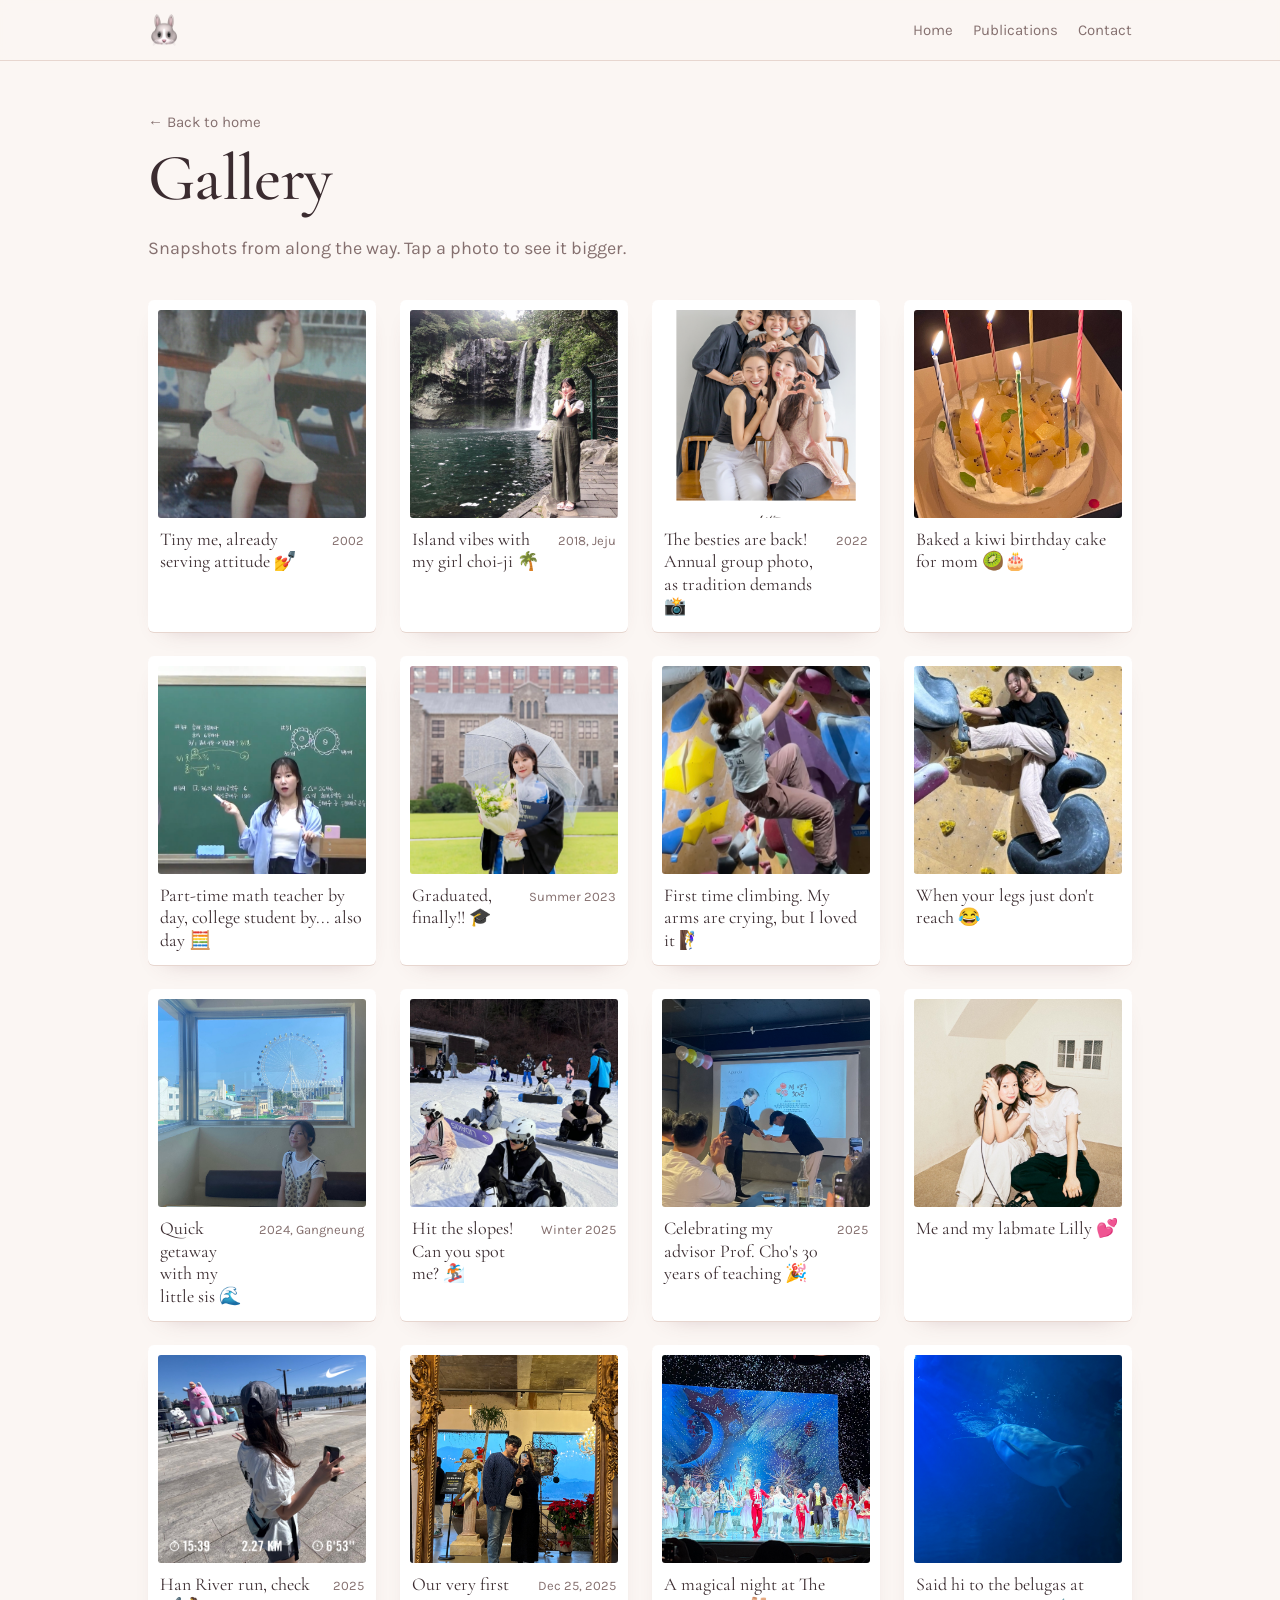
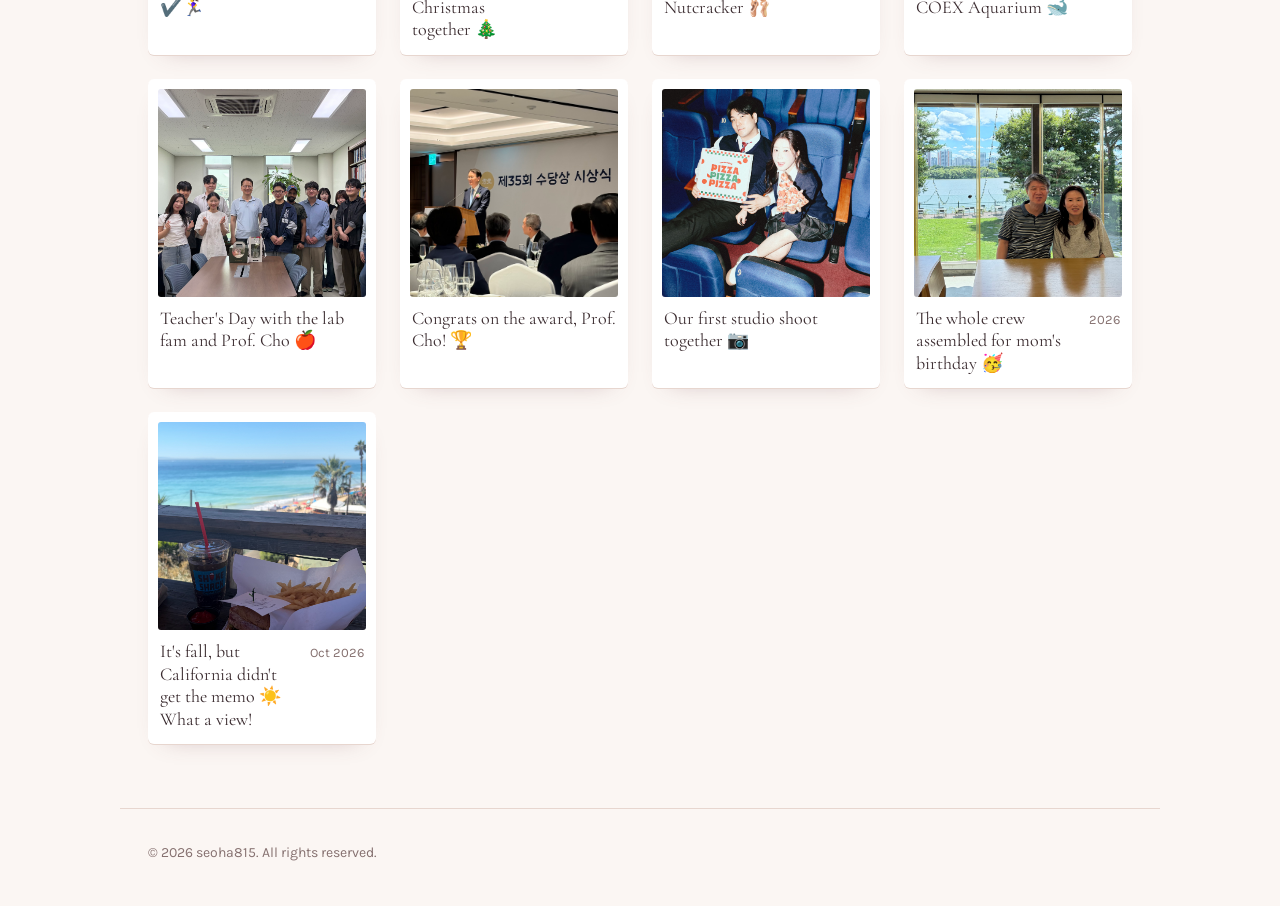
==== commit 6a61e9c3: "Simplify photo meta information format" ====
--- a/gallery.html
+++ b/gallery.html
@@ -7,7 +7,7 @@
   <link rel="icon" href="assets/bunny.png" type="image/png">
   <link rel="preconnect" href="https://fonts.googleapis.com">
   <link rel="preconnect" href="https://fonts.gstatic.com" crossorigin>
-  <link href="https://fonts.googleapis.com/css2?family=Cormorant+Garamond:ital,wght@0,500;0,600;1,500&family=Karla:wght@400;500;700&display=swap" rel="stylesheet">
+  <link href="https://fonts.googleapis.com/css2?family=Cormorant+Garamond:wght@500;600&family=Karla:wght@400;500;700&display=swap" rel="stylesheet">
   <link rel="stylesheet" href="style.css" />
 </head>
 
@@ -42,7 +42,7 @@
             </button>
             <figcaption>
               <span class="photo-title">Tiny me, already serving attitude 💅</span>
-              <span class="photo-meta">c. 2002</span>
+              <span class="photo-meta">2002</span>
             </figcaption>
           </figure>
           <figure class="photo">
@@ -51,7 +51,7 @@
             </button>
             <figcaption>
               <span class="photo-title">Island vibes with my girl choi-ji 🌴</span>
-              <span class="photo-meta">Summer 2018, Jeju</span>
+              <span class="photo-meta">2018, Jeju</span>
             </figcaption>
           </figure>
           <figure class="photo">
@@ -60,7 +60,7 @@
             </button>
             <figcaption>
               <span class="photo-title">The besties are back! Annual group photo, as tradition demands 📸</span>
-              <span class="photo-meta">Summer 2022</span>
+              <span class="photo-meta">2022</span>
             </figcaption>
           </figure>
           <figure class="photo">
@@ -77,7 +77,6 @@
             </button>
             <figcaption>
               <span class="photo-title">Part-time math teacher by day, college student by... also day 🧮</span>
-              <span class="photo-meta">2023</span>
             </figcaption>
           </figure>
           <figure class="photo">
@@ -111,7 +110,7 @@
             </button>
             <figcaption>
               <span class="photo-title">Quick getaway with my little sis 🌊</span>
-              <span class="photo-meta">Summer 2024, Gangneung</span>
+              <span class="photo-meta">2024, Gangneung</span>
             </figcaption>
           </figure>
           <figure class="photo">
@@ -204,7 +203,7 @@
             </button>
             <figcaption>
               <span class="photo-title">The whole crew assembled for mom's birthday 🥳</span>
-              <span class="photo-meta">Sep 2026</span>
+              <span class="photo-meta">2026</span>
             </figcaption>
           </figure>
           <figure class="photo">
@@ -213,7 +212,7 @@
             </button>
             <figcaption>
               <span class="photo-title">It's fall, but California didn't get the memo ☀️ What a view!</span>
-              <span class="photo-meta">Oct 2026, California</span>
+              <span class="photo-meta">Oct 2026</span>
             </figcaption>
           </figure>
         </div>
--- a/style.css
+++ b/style.css
@@ -94,11 +94,11 @@
 h1{
   font-family: var(--serif);
   font-weight: 500;
-  font-style: italic;
-  font-size: clamp(56px, 9vw, 104px);
+  font-style: normal;
+  font-size: clamp(42px, 6vw, 66px);
   line-height: .95;
   letter-spacing: -.01em;
-  margin: 18px 0 16px;
+  margin: 18px 0 24px;
 }
 
 .subtitle{
@@ -164,7 +164,7 @@
 }
 .sub-heading{ margin-top: 48px; }
 
-.prose{ max-width: 68ch; margin: 0; }
+.prose{ max-width: none; margin: 0; }
 .muted{ color: var(--muted); }
 
 /* ---------- News ---------- */
@@ -317,7 +317,7 @@
 }
 .photo img{
   width: 100%;
-  aspect-ratio: 4 / 3;
+  aspect-ratio: 1 / 1;
   object-fit: cover;
   display: block;
   border-radius: 3px;
@@ -333,7 +333,7 @@
 }
 .photo-title{
   font-family: var(--serif);
-  font-style: italic;
+  font-style: normal;
   font-size: 19px;
   line-height: 1.25;
 }
@@ -358,7 +358,7 @@
 .lightbox p{
   margin: 10px 0 0;
   font-family: var(--serif);
-  font-style: italic;
+  font-style: normal;
   font-size: 20px;
   text-align: center;
 }
@@ -432,7 +432,7 @@
   background: var(--sand);
   border-radius: 16px;
 }
-.gallery-entry .prose{ max-width: 52ch; }
+.gallery-entry .prose{ max-width: none; flex: 1 1 auto; }
 
 .gallery-head{ padding-top: 48px; }
 .gallery-title{ margin-top: 12px; }
@@ -459,3 +459,31 @@
   .gallery-body .photo figcaption{ flex-direction: column; gap: 2px; }
   .gallery-body .photo-title{ font-size: 16px; }
 }
+
+/* ---------- About 링크 ---------- */
+.text-link{
+  color: var(--rose-dk);
+  text-decoration: none;
+}
+.text-link:hover{
+  text-decoration: underline;
+  text-underline-offset: 3px;
+}
+
+/* ---------- Under review 썸네일 자리 ---------- */
+.thumb-placeholder{
+  display: flex;
+  align-items: center;
+  justify-content: center;
+  text-align: center;
+  padding: 8px;
+  font-family: var(--serif);
+  font-weight: 600;
+  font-size: 22px;
+  color: var(--rose-dk);
+  background: var(--blush);
+  border: 1px dashed var(--rose);
+}
+@media (max-width: 860px){
+  .thumb-placeholder{ font-size: 15px; }
+}
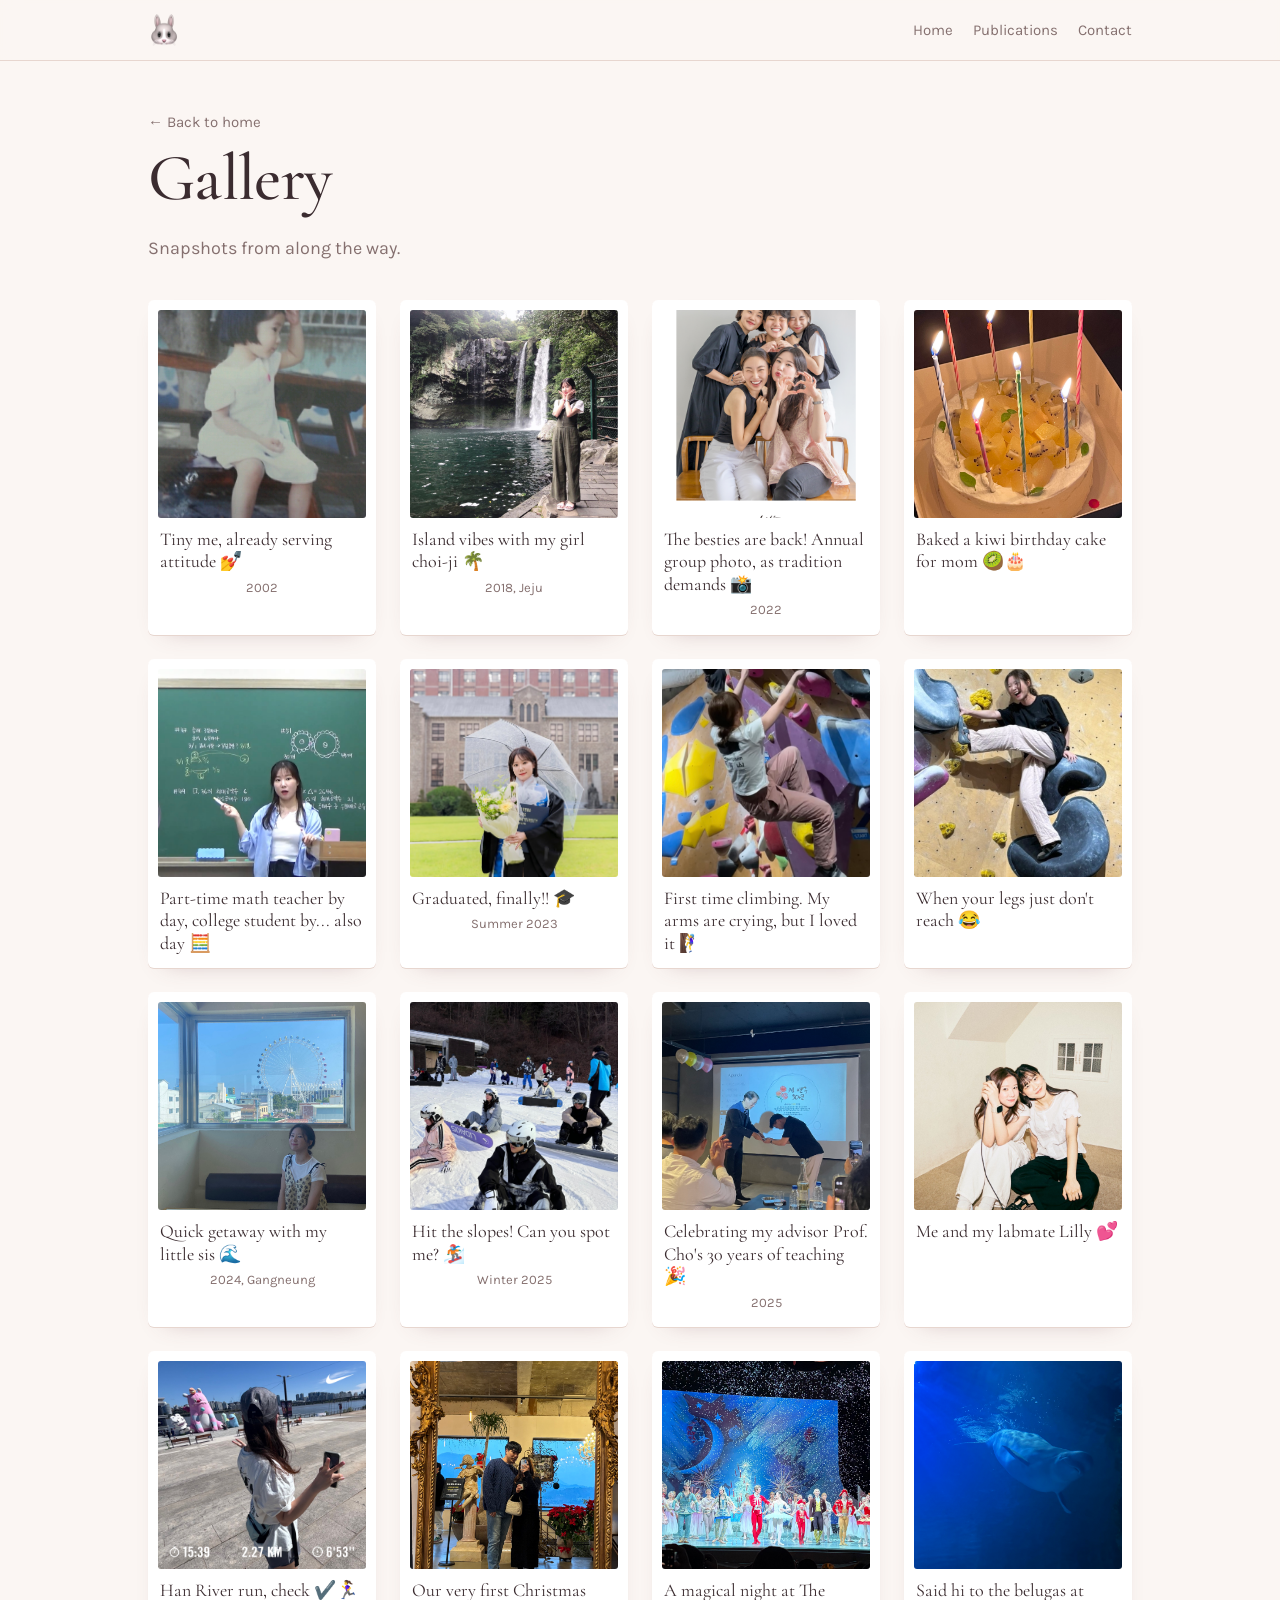
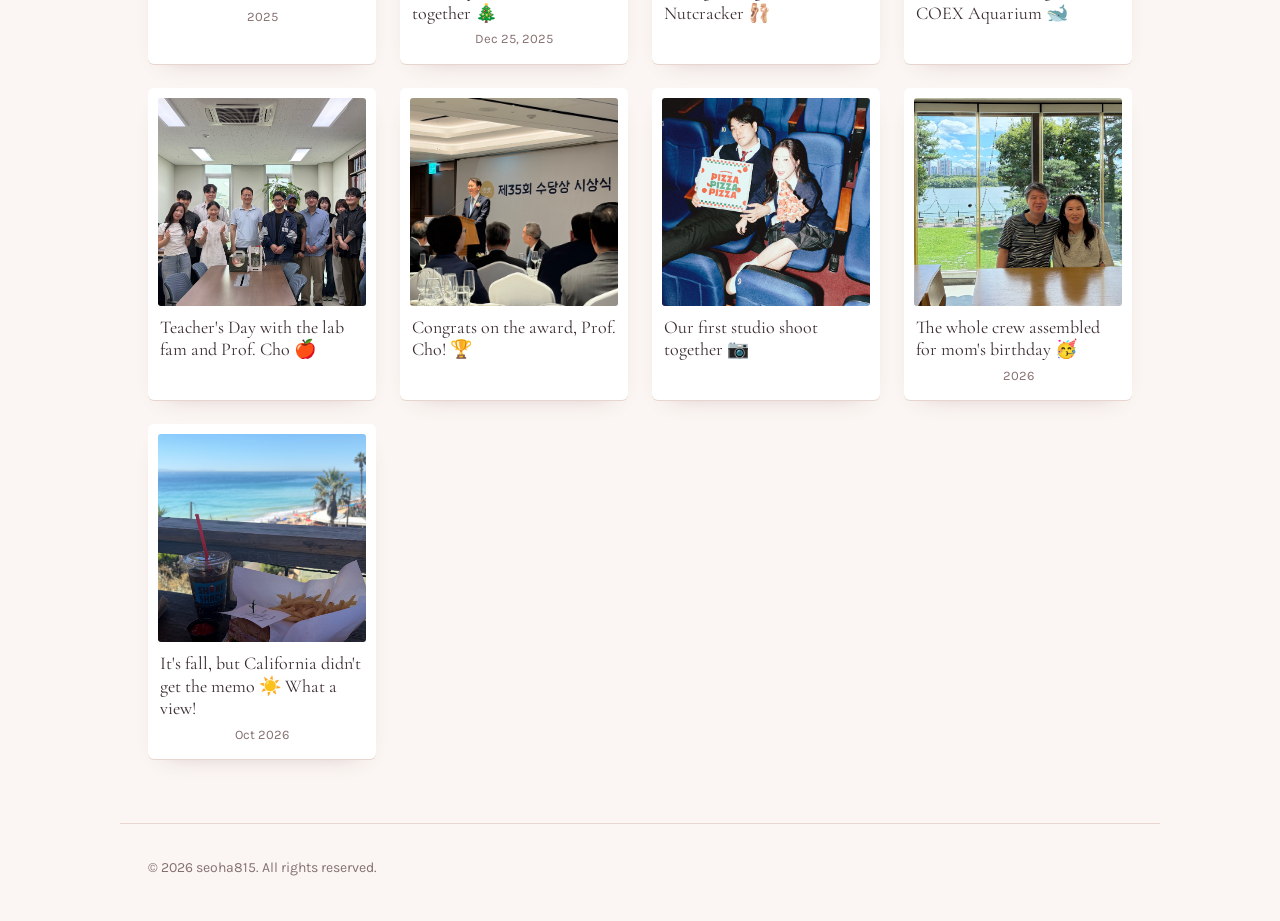
==== commit ea38ade3: "Simplify gallery by removing photo open buttons Removed button elements for opening photos and direc" ====
--- a/gallery.html
+++ b/gallery.html
@@ -29,7 +29,7 @@
     <section class="gallery-head container">
       <a class="back-link" href="index.html#gallery">← Back to home</a>
       <h1 class="gallery-title">Gallery</h1>
-      <p class="subtitle">Snapshots from along the way. Tap a photo to see it bigger.</p>
+      <p class="subtitle">Snapshots from along the way.</p>
     </section>
 
     <section class="section gallery-body">
@@ -37,179 +37,137 @@
         <!-- 사진 추가: <figure> 블록 하나를 복사해서 src, alt, photo-title, photo-meta만 바꾸면 됩니다 -->
         <div class="gallery">
           <figure class="photo">
-            <button type="button" class="photo-open">
-              <img src="assets/01.jpeg" alt="Tiny me, already serving attitude 💅" loading="lazy">
-            </button>
+            <img src="assets/01.jpeg" alt="Tiny me, already serving attitude 💅" loading="lazy">
             <figcaption>
               <span class="photo-title">Tiny me, already serving attitude 💅</span>
               <span class="photo-meta">2002</span>
             </figcaption>
           </figure>
           <figure class="photo">
-            <button type="button" class="photo-open">
-              <img src="assets/02.jpeg" alt="Island vibes with my girl choi-ji 🌴" loading="lazy">
-            </button>
+            <img src="assets/02.jpeg" alt="Island vibes with my girl choi-ji 🌴" loading="lazy">
             <figcaption>
               <span class="photo-title">Island vibes with my girl choi-ji 🌴</span>
               <span class="photo-meta">2018, Jeju</span>
             </figcaption>
           </figure>
           <figure class="photo">
-            <button type="button" class="photo-open">
-              <img src="assets/03.jpeg" alt="The besties are back! Annual group photo, as tradition demands 📸" loading="lazy">
-            </button>
+            <img src="assets/03.jpeg" alt="The besties are back! Annual group photo, as tradition demands 📸" loading="lazy">
             <figcaption>
               <span class="photo-title">The besties are back! Annual group photo, as tradition demands 📸</span>
               <span class="photo-meta">2022</span>
             </figcaption>
           </figure>
           <figure class="photo">
-            <button type="button" class="photo-open">
-              <img src="assets/04.jpeg" alt="Baked a kiwi birthday cake for mom 🥝🎂" loading="lazy">
-            </button>
+            <img src="assets/04.jpeg" alt="Baked a kiwi birthday cake for mom 🥝🎂" loading="lazy">
             <figcaption>
               <span class="photo-title">Baked a kiwi birthday cake for mom 🥝🎂</span>
             </figcaption>
           </figure>
           <figure class="photo">
-            <button type="button" class="photo-open">
-              <img src="assets/05.jpeg" alt="Part-time math teacher by day, college student by... also day 🧮" loading="lazy">
-            </button>
+            <img src="assets/05.jpeg" alt="Part-time math teacher by day, college student by... also day 🧮" loading="lazy">
             <figcaption>
               <span class="photo-title">Part-time math teacher by day, college student by... also day 🧮</span>
             </figcaption>
           </figure>
           <figure class="photo">
-            <button type="button" class="photo-open">
-              <img src="assets/06.jpeg" alt="Graduated, finally!! 🎓" loading="lazy">
-            </button>
+            <img src="assets/06.jpeg" alt="Graduated, finally!! 🎓" loading="lazy">
             <figcaption>
               <span class="photo-title">Graduated, finally!! 🎓</span>
               <span class="photo-meta">Summer 2023</span>
             </figcaption>
           </figure>
           <figure class="photo">
-            <button type="button" class="photo-open">
-              <img src="assets/07.jpeg" alt="First time climbing. My arms are crying, but I loved it 🧗‍♀️" loading="lazy">
-            </button>
+            <img src="assets/07.jpeg" alt="First time climbing. My arms are crying, but I loved it 🧗‍♀️" loading="lazy">
             <figcaption>
               <span class="photo-title">First time climbing. My arms are crying, but I loved it 🧗‍♀️</span>
             </figcaption>
           </figure>
           <figure class="photo">
-            <button type="button" class="photo-open">
-              <img src="assets/08.jpeg" alt="When your legs just don&#x27;t reach 😂" loading="lazy">
-            </button>
+            <img src="assets/08.jpeg" alt="When your legs just don&#x27;t reach 😂" loading="lazy">
             <figcaption>
               <span class="photo-title">When your legs just don't reach 😂</span>
             </figcaption>
           </figure>
           <figure class="photo">
-            <button type="button" class="photo-open">
-              <img src="assets/09.jpeg" alt="Quick getaway with my little sis 🌊" loading="lazy">
-            </button>
+            <img src="assets/09.jpeg" alt="Quick getaway with my little sis 🌊" loading="lazy">
             <figcaption>
               <span class="photo-title">Quick getaway with my little sis 🌊</span>
               <span class="photo-meta">2024, Gangneung</span>
             </figcaption>
           </figure>
           <figure class="photo">
-            <button type="button" class="photo-open">
-              <img src="assets/10.jpeg" alt="Hit the slopes! Can you spot me? 🏂" loading="lazy">
-            </button>
+            <img src="assets/10.jpeg" alt="Hit the slopes! Can you spot me? 🏂" loading="lazy">
             <figcaption>
               <span class="photo-title">Hit the slopes! Can you spot me? 🏂</span>
               <span class="photo-meta">Winter 2025</span>
             </figcaption>
           </figure>
           <figure class="photo">
-            <button type="button" class="photo-open">
-              <img src="assets/11.jpeg" alt="Celebrating my advisor Prof. Cho&#x27;s 30 years of teaching 🎉" loading="lazy">
-            </button>
+            <img src="assets/11.jpeg" alt="Celebrating my advisor Prof. Cho&#x27;s 30 years of teaching 🎉" loading="lazy">
             <figcaption>
               <span class="photo-title">Celebrating my advisor Prof. Cho's 30 years of teaching 🎉</span>
               <span class="photo-meta">2025</span>
             </figcaption>
           </figure>
           <figure class="photo">
-            <button type="button" class="photo-open">
-              <img src="assets/12.jpeg" alt="Me and my labmate Lilly 💕" loading="lazy">
-            </button>
+            <img src="assets/12.jpeg" alt="Me and my labmate Lilly 💕" loading="lazy">
             <figcaption>
               <span class="photo-title">Me and my labmate Lilly 💕</span>
             </figcaption>
           </figure>
           <figure class="photo">
-            <button type="button" class="photo-open">
-              <img src="assets/13.jpeg" alt="Han River run, check ✔️🏃‍♀️" loading="lazy">
-            </button>
+            <img src="assets/13.jpeg" alt="Han River run, check ✔️🏃‍♀️" loading="lazy">
             <figcaption>
               <span class="photo-title">Han River run, check ✔️🏃‍♀️</span>
               <span class="photo-meta">2025</span>
             </figcaption>
           </figure>
           <figure class="photo">
-            <button type="button" class="photo-open">
-              <img src="assets/14.jpeg" alt="Our very first Christmas together 🎄" loading="lazy">
-            </button>
+            <img src="assets/14.jpeg" alt="Our very first Christmas together 🎄" loading="lazy">
             <figcaption>
               <span class="photo-title">Our very first Christmas together 🎄</span>
               <span class="photo-meta">Dec 25, 2025</span>
             </figcaption>
           </figure>
           <figure class="photo">
-            <button type="button" class="photo-open">
-              <img src="assets/15.jpeg" alt="A magical night at The Nutcracker 🩰" loading="lazy">
-            </button>
+            <img src="assets/15.jpeg" alt="A magical night at The Nutcracker 🩰" loading="lazy">
             <figcaption>
               <span class="photo-title">A magical night at The Nutcracker 🩰</span>
             </figcaption>
           </figure>
           <figure class="photo">
-            <button type="button" class="photo-open">
-              <img src="assets/16.jpeg" alt="Said hi to the belugas at COEX Aquarium 🐋" loading="lazy">
-            </button>
+            <img src="assets/16.jpeg" alt="Said hi to the belugas at COEX Aquarium 🐋" loading="lazy">
             <figcaption>
               <span class="photo-title">Said hi to the belugas at COEX Aquarium 🐋</span>
             </figcaption>
           </figure>
           <figure class="photo">
-            <button type="button" class="photo-open">
-              <img src="assets/17.jpeg" alt="Teacher&#x27;s Day with the lab fam and Prof. Cho 🍎" loading="lazy">
-            </button>
+            <img src="assets/17.jpeg" alt="Teacher&#x27;s Day with the lab fam and Prof. Cho 🍎" loading="lazy">
             <figcaption>
               <span class="photo-title">Teacher's Day with the lab fam and Prof. Cho 🍎</span>
             </figcaption>
           </figure>
           <figure class="photo">
-            <button type="button" class="photo-open">
-              <img src="assets/18.jpeg" alt="Congrats on the award, Prof. Cho! 🏆" loading="lazy">
-            </button>
+            <img src="assets/18.jpeg" alt="Congrats on the award, Prof. Cho! 🏆" loading="lazy">
             <figcaption>
               <span class="photo-title">Congrats on the award, Prof. Cho! 🏆</span>
             </figcaption>
           </figure>
           <figure class="photo">
-            <button type="button" class="photo-open">
-              <img src="assets/19.jpeg" alt="Our first studio shoot together 📷" loading="lazy">
-            </button>
+            <img src="assets/19.jpeg" alt="Our first studio shoot together 📷" loading="lazy">
             <figcaption>
               <span class="photo-title">Our first studio shoot together 📷</span>
             </figcaption>
           </figure>
           <figure class="photo">
-            <button type="button" class="photo-open">
-              <img src="assets/20.jpeg" alt="The whole crew assembled for mom&#x27;s birthday 🥳" loading="lazy">
-            </button>
+            <img src="assets/20.jpeg" alt="The whole crew assembled for mom&#x27;s birthday 🥳" loading="lazy">
             <figcaption>
               <span class="photo-title">The whole crew assembled for mom's birthday 🥳</span>
               <span class="photo-meta">2026</span>
             </figcaption>
           </figure>
           <figure class="photo">
-            <button type="button" class="photo-open">
-              <img src="assets/21.jpeg" alt="It&#x27;s fall, but California didn&#x27;t get the memo ☀️ What a view!" loading="lazy">
-            </button>
+            <img src="assets/21.jpeg" alt="It&#x27;s fall, but California didn&#x27;t get the memo ☀️ What a view!" loading="lazy">
             <figcaption>
               <span class="photo-title">It's fall, but California didn't get the memo ☀️ What a view!</span>
               <span class="photo-meta">Oct 2026</span>
@@ -224,33 +182,8 @@
     </footer>
   </main>
 
-  <dialog class="lightbox" id="lightbox">
-    <button type="button" class="lightbox-close" aria-label="Close">×</button>
-    <img id="lightbox-img" alt="">
-    <p id="lightbox-cap"></p>
-  </dialog>
-
   <script>
     document.getElementById("y").textContent = new Date().getFullYear();
-
-    const box = document.getElementById("lightbox");
-    const boxImg = document.getElementById("lightbox-img");
-    const boxCap = document.getElementById("lightbox-cap");
-
-    document.querySelectorAll(".photo-open").forEach(btn => {
-      btn.addEventListener("click", () => {
-        const img = btn.querySelector("img");
-        const fig = btn.closest("figure");
-        const title = fig.querySelector(".photo-title");
-        const meta = fig.querySelector(".photo-meta");
-        boxImg.src = img.src;
-        boxImg.alt = img.alt;
-        boxCap.textContent = (title ? title.textContent : "") + (meta ? " (" + meta.textContent + ")" : "");
-        box.showModal();
-      });
-    });
-    box.querySelector(".lightbox-close").addEventListener("click", () => box.close());
-    box.addEventListener("click", e => { if (e.target === box) box.close(); });
   </script>
 </body>
 </html>
--- a/style.css
+++ b/style.css
@@ -325,9 +325,8 @@
 }
 .photo figcaption{
   display: flex;
-  justify-content: space-between;
-  align-items: baseline;
-  gap: 10px;
+  flex-direction: column;   /* 글 → 그 아래 날짜 */
+  gap: 4px;
   margin-top: 10px;
   padding: 0 2px;
 }
@@ -337,7 +336,7 @@
   font-size: 19px;
   line-height: 1.25;
 }
-.photo-meta{ font-size: 13px; color: var(--muted); white-space: nowrap; }
+.photo-meta{ font-size: 13px; color: var(--muted); text-align: center; }
 
 /* Lightbox */
 .lightbox{
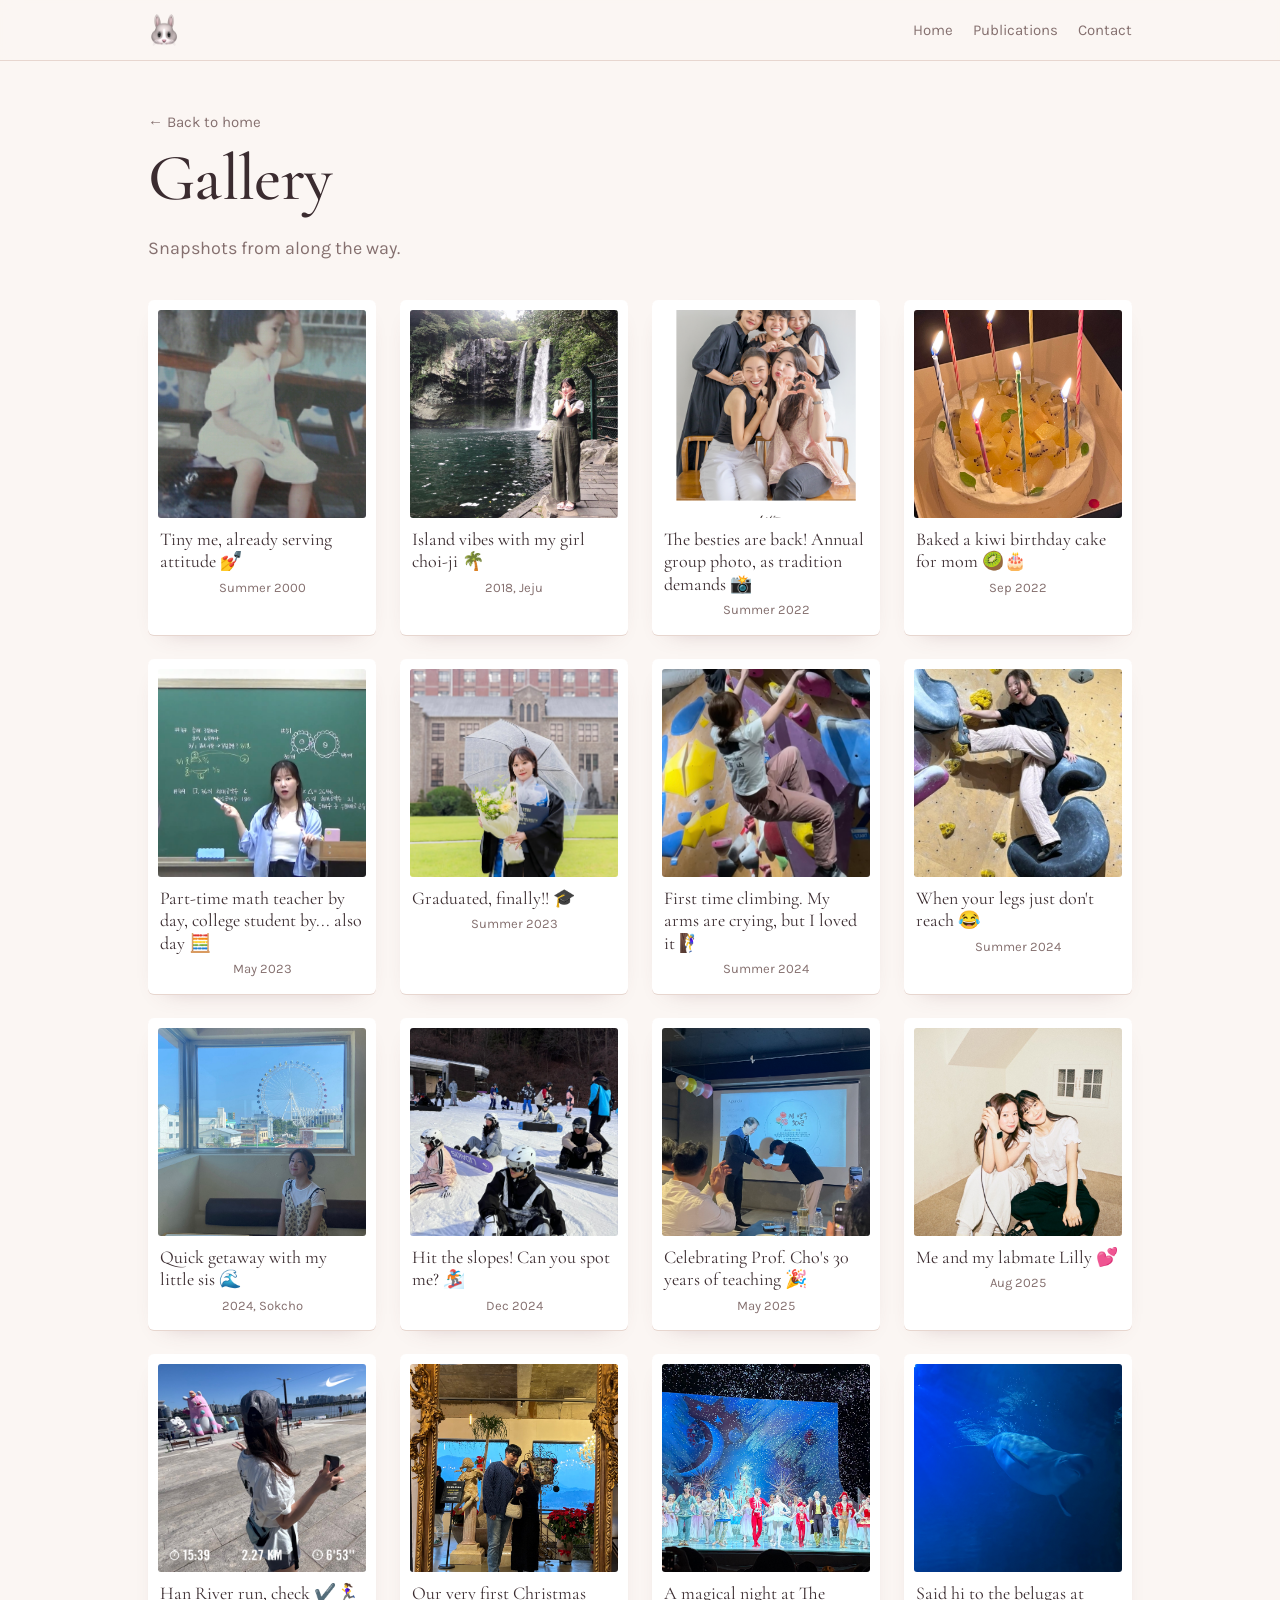
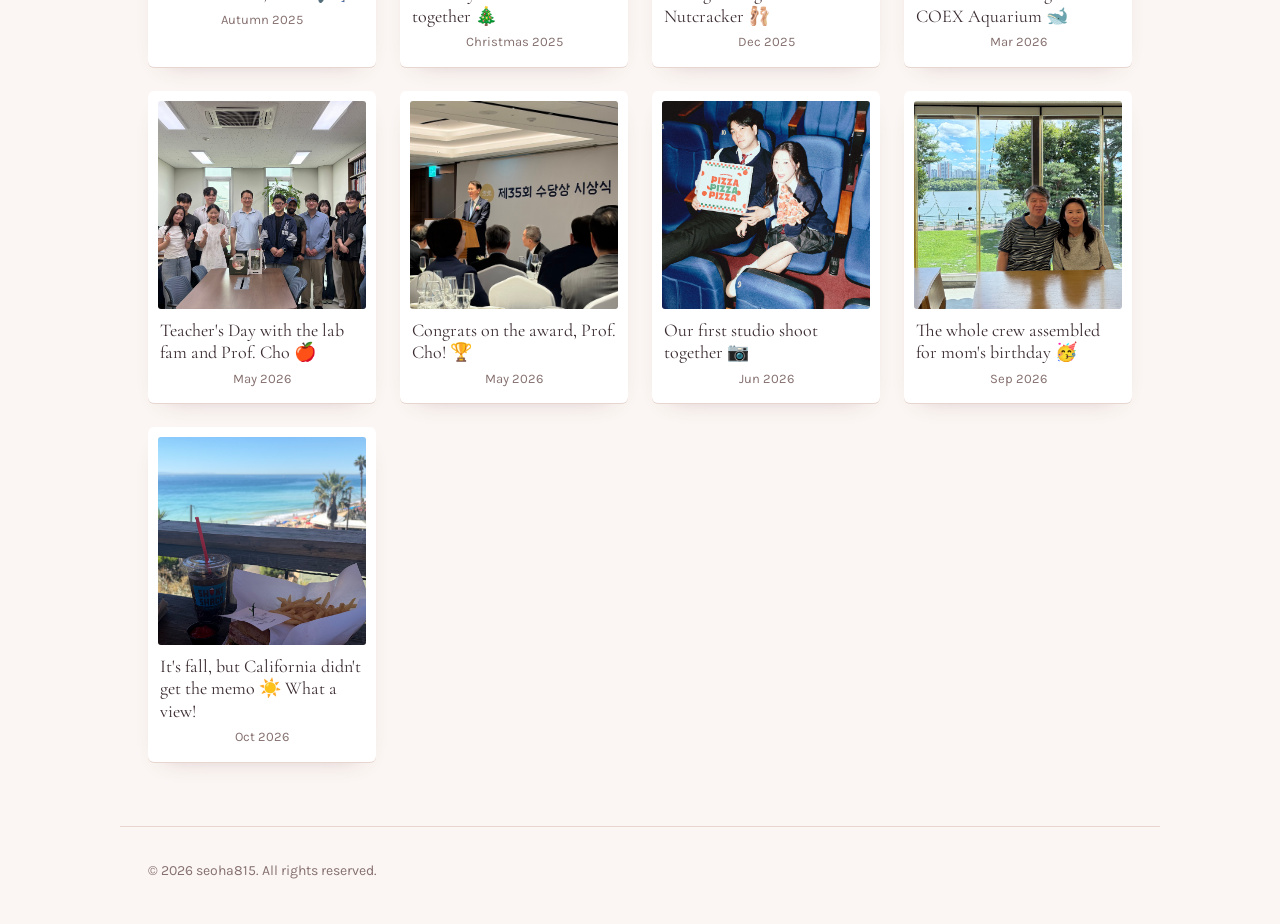
==== commit f80fc933: "Change photo metadata for gallery images Updated photo metadata for various images in the gallery." ====
--- a/gallery.html
+++ b/gallery.html
@@ -40,7 +40,7 @@
             <img src="assets/01.jpeg" alt="Tiny me, already serving attitude 💅" loading="lazy">
             <figcaption>
               <span class="photo-title">Tiny me, already serving attitude 💅</span>
-              <span class="photo-meta">2002</span>
+              <span class="photo-meta">Summer 2000</span>
             </figcaption>
           </figure>
           <figure class="photo">
@@ -54,19 +54,21 @@
             <img src="assets/03.jpeg" alt="The besties are back! Annual group photo, as tradition demands 📸" loading="lazy">
             <figcaption>
               <span class="photo-title">The besties are back! Annual group photo, as tradition demands 📸</span>
-              <span class="photo-meta">2022</span>
+              <span class="photo-meta">Summer 2022</span>
             </figcaption>
           </figure>
           <figure class="photo">
             <img src="assets/04.jpeg" alt="Baked a kiwi birthday cake for mom 🥝🎂" loading="lazy">
             <figcaption>
               <span class="photo-title">Baked a kiwi birthday cake for mom 🥝🎂</span>
+              <span class="photo-meta">Sep 2022</span>
             </figcaption>
           </figure>
           <figure class="photo">
             <img src="assets/05.jpeg" alt="Part-time math teacher by day, college student by... also day 🧮" loading="lazy">
             <figcaption>
               <span class="photo-title">Part-time math teacher by day, college student by... also day 🧮</span>
+              <span class="photo-meta">May 2023</span>
             </figcaption>
           </figure>
           <figure class="photo">
@@ -80,90 +82,98 @@
             <img src="assets/07.jpeg" alt="First time climbing. My arms are crying, but I loved it 🧗‍♀️" loading="lazy">
             <figcaption>
               <span class="photo-title">First time climbing. My arms are crying, but I loved it 🧗‍♀️</span>
+              <span class="photo-meta">Summer 2024</span>
             </figcaption>
           </figure>
           <figure class="photo">
             <img src="assets/08.jpeg" alt="When your legs just don&#x27;t reach 😂" loading="lazy">
             <figcaption>
               <span class="photo-title">When your legs just don't reach 😂</span>
+              <span class="photo-meta">Summer 2024</span>
             </figcaption>
           </figure>
           <figure class="photo">
             <img src="assets/09.jpeg" alt="Quick getaway with my little sis 🌊" loading="lazy">
             <figcaption>
               <span class="photo-title">Quick getaway with my little sis 🌊</span>
-              <span class="photo-meta">2024, Gangneung</span>
+              <span class="photo-meta">2024, Sokcho</span>
             </figcaption>
           </figure>
           <figure class="photo">
             <img src="assets/10.jpeg" alt="Hit the slopes! Can you spot me? 🏂" loading="lazy">
             <figcaption>
               <span class="photo-title">Hit the slopes! Can you spot me? 🏂</span>
-              <span class="photo-meta">Winter 2025</span>
+              <span class="photo-meta">Dec 2024</span>
             </figcaption>
           </figure>
           <figure class="photo">
             <img src="assets/11.jpeg" alt="Celebrating my advisor Prof. Cho&#x27;s 30 years of teaching 🎉" loading="lazy">
             <figcaption>
-              <span class="photo-title">Celebrating my advisor Prof. Cho's 30 years of teaching 🎉</span>
-              <span class="photo-meta">2025</span>
+              <span class="photo-title">Celebrating Prof. Cho's 30 years of teaching 🎉</span>
+              <span class="photo-meta">May 2025</span>
             </figcaption>
           </figure>
           <figure class="photo">
             <img src="assets/12.jpeg" alt="Me and my labmate Lilly 💕" loading="lazy">
             <figcaption>
               <span class="photo-title">Me and my labmate Lilly 💕</span>
+              <span class="photo-meta">Aug 2025</span>
             </figcaption>
           </figure>
           <figure class="photo">
             <img src="assets/13.jpeg" alt="Han River run, check ✔️🏃‍♀️" loading="lazy">
             <figcaption>
               <span class="photo-title">Han River run, check ✔️🏃‍♀️</span>
-              <span class="photo-meta">2025</span>
+              <span class="photo-meta">Autumn 2025</span>
             </figcaption>
           </figure>
           <figure class="photo">
             <img src="assets/14.jpeg" alt="Our very first Christmas together 🎄" loading="lazy">
             <figcaption>
               <span class="photo-title">Our very first Christmas together 🎄</span>
-              <span class="photo-meta">Dec 25, 2025</span>
+              <span class="photo-meta">Christmas 2025</span>
             </figcaption>
           </figure>
           <figure class="photo">
             <img src="assets/15.jpeg" alt="A magical night at The Nutcracker 🩰" loading="lazy">
             <figcaption>
               <span class="photo-title">A magical night at The Nutcracker 🩰</span>
+              <span class="photo-meta">Dec 2025</span>
             </figcaption>
           </figure>
           <figure class="photo">
             <img src="assets/16.jpeg" alt="Said hi to the belugas at COEX Aquarium 🐋" loading="lazy">
             <figcaption>
               <span class="photo-title">Said hi to the belugas at COEX Aquarium 🐋</span>
+              <span class="photo-meta">Mar 2026</span>
             </figcaption>
           </figure>
           <figure class="photo">
             <img src="assets/17.jpeg" alt="Teacher&#x27;s Day with the lab fam and Prof. Cho 🍎" loading="lazy">
             <figcaption>
               <span class="photo-title">Teacher's Day with the lab fam and Prof. Cho 🍎</span>
+              <span class="photo-meta">May 2026</span>
             </figcaption>
           </figure>
           <figure class="photo">
             <img src="assets/18.jpeg" alt="Congrats on the award, Prof. Cho! 🏆" loading="lazy">
             <figcaption>
               <span class="photo-title">Congrats on the award, Prof. Cho! 🏆</span>
+              <span class="photo-meta">May 2026</span>
             </figcaption>
           </figure>
           <figure class="photo">
             <img src="assets/19.jpeg" alt="Our first studio shoot together 📷" loading="lazy">
             <figcaption>
               <span class="photo-title">Our first studio shoot together 📷</span>
+              <span class="photo-meta">Jun 2026</span>
             </figcaption>
           </figure>
           <figure class="photo">
             <img src="assets/20.jpeg" alt="The whole crew assembled for mom&#x27;s birthday 🥳" loading="lazy">
             <figcaption>
               <span class="photo-title">The whole crew assembled for mom's birthday 🥳</span>
-              <span class="photo-meta">2026</span>
+              <span class="photo-meta">Sep 2026</span>
             </figcaption>
           </figure>
           <figure class="photo">
--- a/style.css
+++ b/style.css
@@ -307,14 +307,6 @@
   border-radius: 6px;
   box-shadow: 0 1px 0 var(--line), 0 10px 24px -18px rgba(120,70,80,.45);
 }
-.photo-open{
-  display: block;
-  width: 100%;
-  padding: 0;
-  border: 0;
-  background: none;
-  cursor: zoom-in;
-}
 .photo img{
   width: 100%;
   aspect-ratio: 1 / 1;
@@ -337,41 +329,6 @@
   line-height: 1.25;
 }
 .photo-meta{ font-size: 13px; color: var(--muted); text-align: center; }
-
-/* Lightbox */
-.lightbox{
-  border: 0;
-  padding: 16px 16px 12px;
-  border-radius: 10px;
-  background: #fff;
-  max-width: min(92vw, 1000px);
-}
-.lightbox::backdrop{ background: rgba(59,44,48,.7); }
-.lightbox img{
-  display: block;
-  max-width: 100%;
-  max-height: 78vh;
-  margin: 0 auto;
-  border-radius: 4px;
-}
-.lightbox p{
-  margin: 10px 0 0;
-  font-family: var(--serif);
-  font-style: normal;
-  font-size: 20px;
-  text-align: center;
-}
-.lightbox-close{
-  position: absolute;
-  top: 4px;
-  right: 8px;
-  border: 0;
-  background: none;
-  font-size: 28px;
-  line-height: 1;
-  color: var(--muted);
-  cursor: pointer;
-}
 
 /* ---------- Contact & footer ---------- */
 .contact-card{ margin-top: 16px; }
@@ -486,3 +443,16 @@
 @media (max-width: 860px){
   .thumb-placeholder{ font-size: 15px; }
 }
+
+/* ---------- Education: 학교 옆 지도교수 ---------- */
+.edu-advisor{
+  color: var(--muted);      /* 날짜와 같은 색 */
+  font-size: 15px;
+  margin-left: 10px;
+}
+.edu-advisor .text-link{ color: var(--rose); }   /* 링크는 핑크 */
+.edu-advisor .text-link:hover{ color: var(--rose-dk); }
+
+@media (max-width: 520px){
+  .edu-advisor{ display: block; margin-left: 0; }
+}
